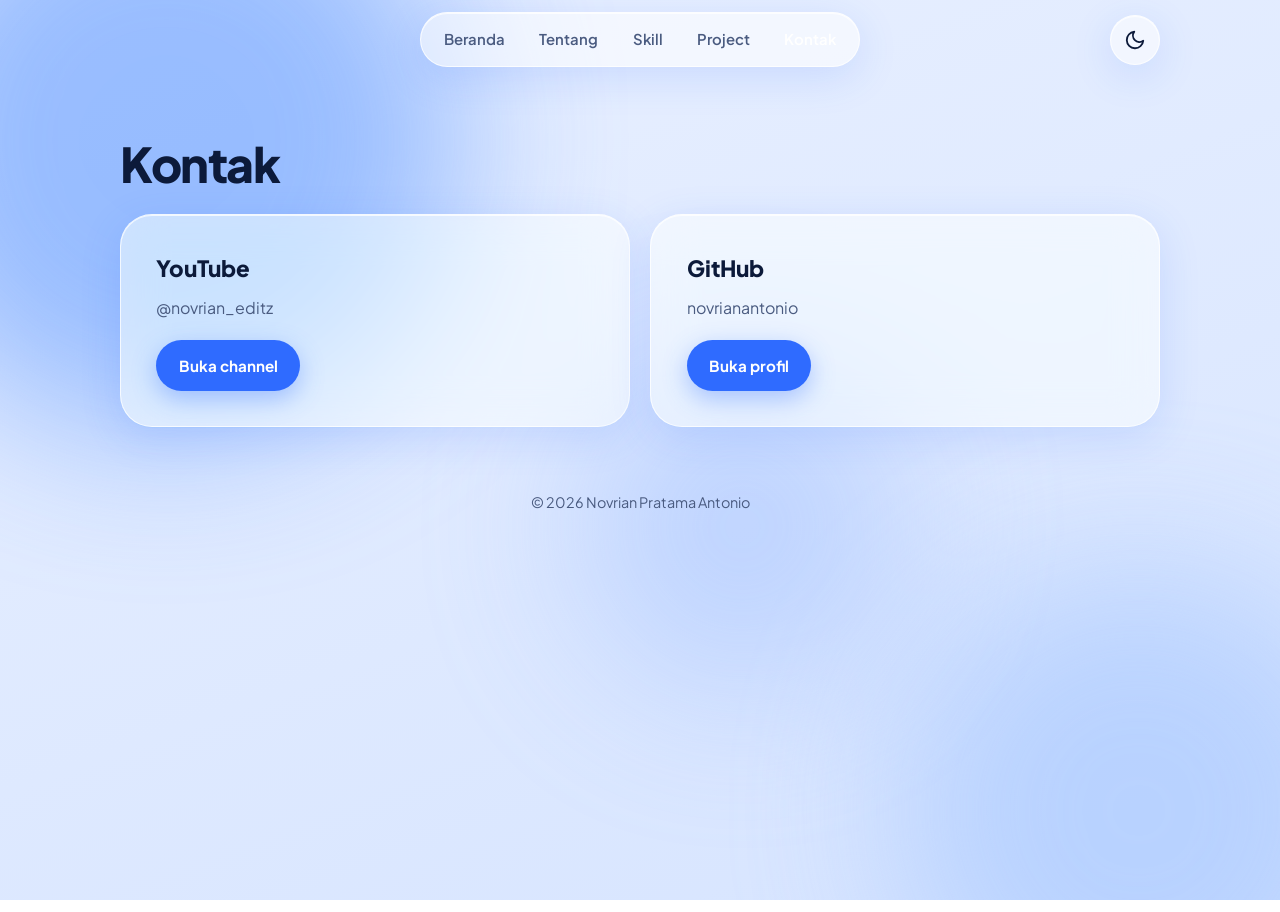
==== kontak.html @ 712c017e "first" ====
<!DOCTYPE html>
<html lang="id">
<head>
<meta charset="utf-8">
<meta name="viewport" content="width=device-width, initial-scale=1, viewport-fit=cover">
<title>Kontak | Novrian</title>
<meta name="description" content="Portofolio Novrian, mahasiswa Ilmu Komputer USU yang lagi belajar cyber security dan networking.">
<script>(function(){var r=document.documentElement,t;try{t=localStorage.getItem("tema")}catch(e){}if(!t)t=matchMedia("(prefers-color-scheme: dark)").matches?"dark":"light";r.dataset.theme=t;if(!("onpagereveal" in window))r.classList.add("fb")})()</script>
<link rel="preconnect" href="https://fonts.googleapis.com">
<link rel="preconnect" href="https://fonts.gstatic.com" crossorigin>
<link href="https://fonts.googleapis.com/css2?family=Plus+Jakarta+Sans:wght@400;500;600;700;800&display=swap" rel="stylesheet">
<link rel="stylesheet" href="style.css">
</head>
<body>
<div class="orbs" aria-hidden="true"><i></i><i></i><i></i></div>
<div class="wrap">
<div class="top">
<nav class="bar glass" aria-label="Menu utama"><a href="index.html"><span>Beranda</span></a><a href="tentang.html"><span>Tentang</span></a><a href="skill.html"><span>Skill</span></a><a href="project.html"><span>Project</span></a><a href="kontak.html" aria-current="page"><span class="pill"></span><span>Kontak</span></a></nav>
<button class="mode glass press" type="button" aria-label="Ganti tema"><svg class="i-moon" viewBox="0 0 24 24" aria-hidden="true"><path d="M21 12.8A9 9 0 1 1 11.2 3a7 7 0 0 0 9.8 9.8z"/></svg><svg class="i-sun" viewBox="0 0 24 24" aria-hidden="true"><circle cx="12" cy="12" r="4"/><path d="M12 2v2M12 20v2M4.9 4.9l1.4 1.4M17.7 17.7l1.4 1.4M2 12h2M20 12h2M4.9 19.1l1.4-1.4M17.7 6.3l1.4-1.4"/></svg></button>
</div>
<main class="page">
<h1 class="t">Kontak</h1>
<div class="contacts">
<div class="cc glass"><h3>YouTube</h3><p>@novrian_editz</p><a class="btn press" href="https://www.youtube.com/@novrian_editz" target="_blank" rel="noopener">Buka channel</a></div>
<div class="cc glass"><h3>GitHub</h3><p>novrianantonio</p><a class="btn press" href="https://github.com/novrianantonio" target="_blank" rel="noopener">Buka profil</a></div>
</div>
</main>
<footer>© 2026 Novrian Pratama Antonio</footer>
</div>
<script src="app.js"></script>
</body>
</html>
---- style.css ----
:root{color-scheme:light;
  --bg:#e9f0ff;--bg2:#d6e4ff;--text:#0c1a3a;--muted:#4a5b80;
  --accent:#2f6bff;--on-accent:#fff;
  --glass:rgba(255,255,255,.55);--glass-b:rgba(255,255,255,.75);--shadow:0 10px 40px rgba(47,107,255,.15);
  --orb1:#6ea2ff;--orb2:#a8c8ff;--orb3:#8fb4ff;--orbo:.65}
:root[data-theme="dark"]{color-scheme:dark;
  --bg:#030816;--bg2:#071230;--text:#e8eefc;--muted:#9db0d8;
  --accent:#5f9bff;--on-accent:#041029;
  --glass:rgba(14,26,60,.55);--glass-b:rgba(140,175,255,.16);--shadow:0 10px 40px rgba(0,0,0,.55);
  --orb1:#17359b;--orb2:#0a1f6b;--orb3:#1f4fd0;--orbo:.34}
*{box-sizing:border-box;margin:0}
html{scroll-padding-top:90px}
body{font-family:"Plus Jakarta Sans",system-ui,-apple-system,"Segoe UI",Roboto,sans-serif;color:var(--text);
  background:linear-gradient(160deg,var(--bg),var(--bg2)) fixed;min-height:100vh;line-height:1.65;overflow-x:hidden;
  padding:env(safe-area-inset-top,0) 0 env(safe-area-inset-bottom,0)}
a{color:inherit;text-decoration:none}
:focus-visible{outline:3px solid var(--accent);outline-offset:3px;border-radius:14px}
.wrap{width:min(1040px,100% - 2.5rem);margin-inline:auto}

.orbs{position:fixed;inset:0;z-index:-1;overflow:hidden;pointer-events:none}
.orbs i{position:absolute;border-radius:50%;filter:blur(80px);opacity:var(--orbo);animation:drift 22s ease-in-out infinite alternate}
.orbs i:nth-child(1){width:46vmax;height:46vmax;background:var(--orb1);top:-12vmax;left:-10vmax}
.orbs i:nth-child(2){width:38vmax;height:38vmax;background:var(--orb2);bottom:-12vmax;right:-8vmax;animation-duration:28s}
.orbs i:nth-child(3){width:26vmax;height:26vmax;background:var(--orb3);top:40%;left:45%;animation-duration:34s;opacity:calc(var(--orbo) * .6)}
@keyframes drift{to{transform:translate(8vmax,6vmax) scale(1.15)}}

/* kaca + cahaya putih yang mengikuti kursor/sentuhan */
.glass{position:relative;border-radius:32px;background:var(--glass);border:1px solid var(--glass-b);
  backdrop-filter:blur(22px) saturate(1.5);-webkit-backdrop-filter:blur(22px) saturate(1.5);
  box-shadow:var(--shadow),inset 0 1px 0 var(--glass-b)}
.glass>*{position:relative;z-index:1}
.glass::before,.glass::after{content:"";position:absolute;inset:0;border-radius:inherit;pointer-events:none;opacity:0;transition:opacity .5s ease;z-index:0}
.glass::before{background:radial-gradient(280px circle at var(--mx,50%) var(--my,50%),rgba(255,255,255,.34),rgba(255,255,255,.08) 45%,transparent 70%)}
.glass::after{padding:1.5px;background:radial-gradient(200px circle at var(--mx,50%) var(--my,50%),rgba(255,255,255,.95),transparent 65%);
  -webkit-mask:linear-gradient(#000 0 0) content-box,linear-gradient(#000 0 0);-webkit-mask-composite:xor;mask-composite:exclude}
.glass.lit::before,.glass.lit::after{opacity:1}

.press{transition:transform .5s cubic-bezier(.34,1.7,.5,1)}
.press:hover{transform:translateY(-3px)}
.press:active{transform:scale(.95,.93);transition-duration:.12s}

/* navigasi: pill menu + tombol tema terpisah */
.top{position:sticky;top:calc(env(safe-area-inset-top,0px) + 12px);z-index:10;margin-top:12px;
  display:grid;grid-template-columns:1fr auto 1fr;align-items:center;gap:.7rem;view-transition-name:top}
.bar{grid-column:2;display:flex;gap:.15rem;padding:.4rem;border-radius:999px;overflow-x:auto;scrollbar-width:none}
.bar::-webkit-scrollbar{display:none}
.bar a{position:relative;padding:.5rem 1rem;border-radius:999px;font-size:.93rem;font-weight:600;color:var(--muted);white-space:nowrap;transition:color .3s,background-color .3s}
.bar a:hover{color:var(--text);background:var(--glass-b)}
.bar a[aria-current]{color:var(--on-accent);background:none}
.bar a>span{position:relative;z-index:1}
.pill{position:absolute;inset:0;z-index:0!important;border-radius:999px;background:var(--accent);box-shadow:0 6px 18px rgba(47,107,255,.4);view-transition-name:pill}
.mode{grid-column:3;justify-self:end;width:50px;height:50px;border-radius:50%;border:1px solid var(--glass-b);display:grid;place-items:center;cursor:pointer;color:var(--text);font:inherit}
.mode svg{width:22px;height:22px;fill:none;stroke:currentColor;stroke-width:2;stroke-linecap:round;stroke-linejoin:round}
.i-sun{display:none}
[data-theme="dark"] .i-sun{display:block}[data-theme="dark"] .i-moon{display:none}
@media(max-width:700px){.top{grid-template-columns:minmax(0,1fr) auto}.bar{grid-column:1}.mode{grid-column:2}}

.page{padding:clamp(2rem,6vw,4.5rem) 0 2rem;transition:opacity .3s ease,transform .3s ease,filter .3s ease}
h1{font-size:clamp(2.2rem,6.5vw,4.4rem);line-height:1.05;font-weight:800;letter-spacing:-.03em}
h1.t{font-size:clamp(1.9rem,5vw,3rem);margin-bottom:1.5rem}
h2{font-size:1.05rem;font-weight:700;color:var(--muted);margin-bottom:.8rem}
.tag{margin-top:1rem;font-size:clamp(1rem,2.2vw,1.25rem);color:var(--muted);max-width:34ch}
.cta{display:flex;flex-wrap:wrap;gap:.7rem;margin-top:1.6rem}
.btn{display:inline-block;padding:.8rem 1.4rem;border-radius:999px;font-weight:700;font-size:.95rem;background:var(--accent);color:var(--on-accent);box-shadow:0 8px 24px rgba(47,107,255,.35)}
.btn.alt{background:var(--glass-b);color:var(--text);box-shadow:none;border:1px solid var(--glass-b)}

.hero-card{display:grid;grid-template-columns:auto 1fr;gap:clamp(1.5rem,4vw,3rem);align-items:center;padding:clamp(1.5rem,4vw,3.2rem)}
.avatar{width:clamp(110px,18vw,190px);aspect-ratio:1;border-radius:36%;position:relative;overflow:hidden;display:grid;place-items:center;
  background:linear-gradient(135deg,#7ab0ff,var(--accent));font-weight:800;font-size:clamp(2rem,6vw,3.6rem);color:var(--on-accent);box-shadow:0 12px 36px rgba(47,107,255,.35)}
.avatar img{position:absolute;inset:0;width:100%;height:100%;object-fit:cover}
@media(max-width:700px){.hero-card{grid-template-columns:1fr}}
.tiles{display:grid;grid-template-columns:repeat(auto-fit,minmax(210px,1fr));gap:1rem;margin-top:1.2rem}
.tile{padding:1.4rem 1.5rem;display:block}
.tile b{display:block;font-size:1.1rem;font-weight:800}
.tile span{color:var(--muted);font-size:.93rem}

.about{padding:clamp(1.5rem,4vw,2.6rem);font-size:1.08rem;max-width:72ch}
.about p+p{margin-top:1rem}
.facts{margin-top:1.2rem;padding:clamp(1.3rem,3vw,2rem);display:grid;grid-template-columns:auto 1fr;gap:.5rem 1.5rem;max-width:72ch}
.facts dt{color:var(--muted)}.facts dd{font-weight:600}

.group{margin-bottom:1.8rem}
.chips{display:flex;flex-wrap:wrap;gap:.7rem}
.chip{display:flex;align-items:center;gap:.7rem;padding:.65rem 1.1rem;border-radius:999px;font-weight:500}
.lv{display:flex;gap:3px}
.lv s{width:7px;height:7px;border-radius:50%;background:var(--muted);opacity:.3}
.lv s.on{background:var(--accent);opacity:1}
.lbl{font-size:.82rem;color:var(--muted)}

.projects{display:grid;grid-template-columns:repeat(auto-fit,minmax(min(100%,420px),1fr));gap:1.3rem}
.proj{padding:clamp(1.4rem,3vw,2.2rem);display:flex;flex-direction:column;gap:.9rem}
.proj h3{font-size:1.35rem;line-height:1.25;font-weight:800}
.badge{align-self:flex-start;padding:.35rem .9rem;border-radius:999px;font-size:.85rem;font-weight:700;background:var(--accent);color:var(--on-accent)}
.proj dl{display:grid;grid-template-columns:auto 1fr;gap:.45rem 1rem;font-size:.97rem}
.proj dt{color:var(--muted)}.proj dd{font-weight:500}
.proj .btn{align-self:flex-start;margin-top:auto}

.contacts{display:grid;grid-template-columns:repeat(auto-fit,minmax(min(100%,300px),1fr));gap:1.3rem}
.cc{padding:clamp(1.5rem,3vw,2.2rem);display:flex;flex-direction:column;gap:.5rem;align-items:flex-start}
.cc h3{font-size:1.4rem;font-weight:800}.cc p{color:var(--muted);margin-bottom:.7rem}
footer{padding:2rem 0 3rem;text-align:center;color:var(--muted);font-size:.9rem}

/* transisi antar halaman (browser baru: View Transitions) */
@view-transition{navigation:auto}
@keyframes out{to{opacity:0;transform:translateY(-14px) scale(.985);filter:blur(6px)}}
@keyframes in{from{opacity:0;transform:translateY(28px) scale(.985);filter:blur(8px)}}
@keyframes fade-in{from{opacity:0}}
@keyframes fade-out{to{opacity:0}}
::view-transition-group(root){background:var(--bg)}
::view-transition-old(root),::view-transition-new(root){mix-blend-mode:normal}
::view-transition-old(root){animation:out .32s cubic-bezier(.4,0,.2,1) both}
::view-transition-new(root){animation:in .65s cubic-bezier(.22,1,.36,1) .06s both}
::view-transition-group(pill){animation-duration:.6s;animation-timing-function:cubic-bezier(.34,1.35,.5,1)}
::view-transition-group(top){animation:none}
html.theming::view-transition-old(root){animation:fade-out .45s ease both}
html.theming::view-transition-new(root){animation:fade-in .45s ease both}
/* cadangan untuk browser tanpa View Transitions */
html.fb .page,html.fb footer{animation:in .6s cubic-bezier(.22,1,.36,1) both}
body.leaving .page{opacity:0;transform:translateY(-12px) scale(.985);filter:blur(6px)}
@media(prefers-reduced-motion:reduce){
  *,::before,::after{animation:none!important;transition:none!important}
  ::view-transition-group(*),::view-transition-old(*),::view-transition-new(*){animation:none!important}}
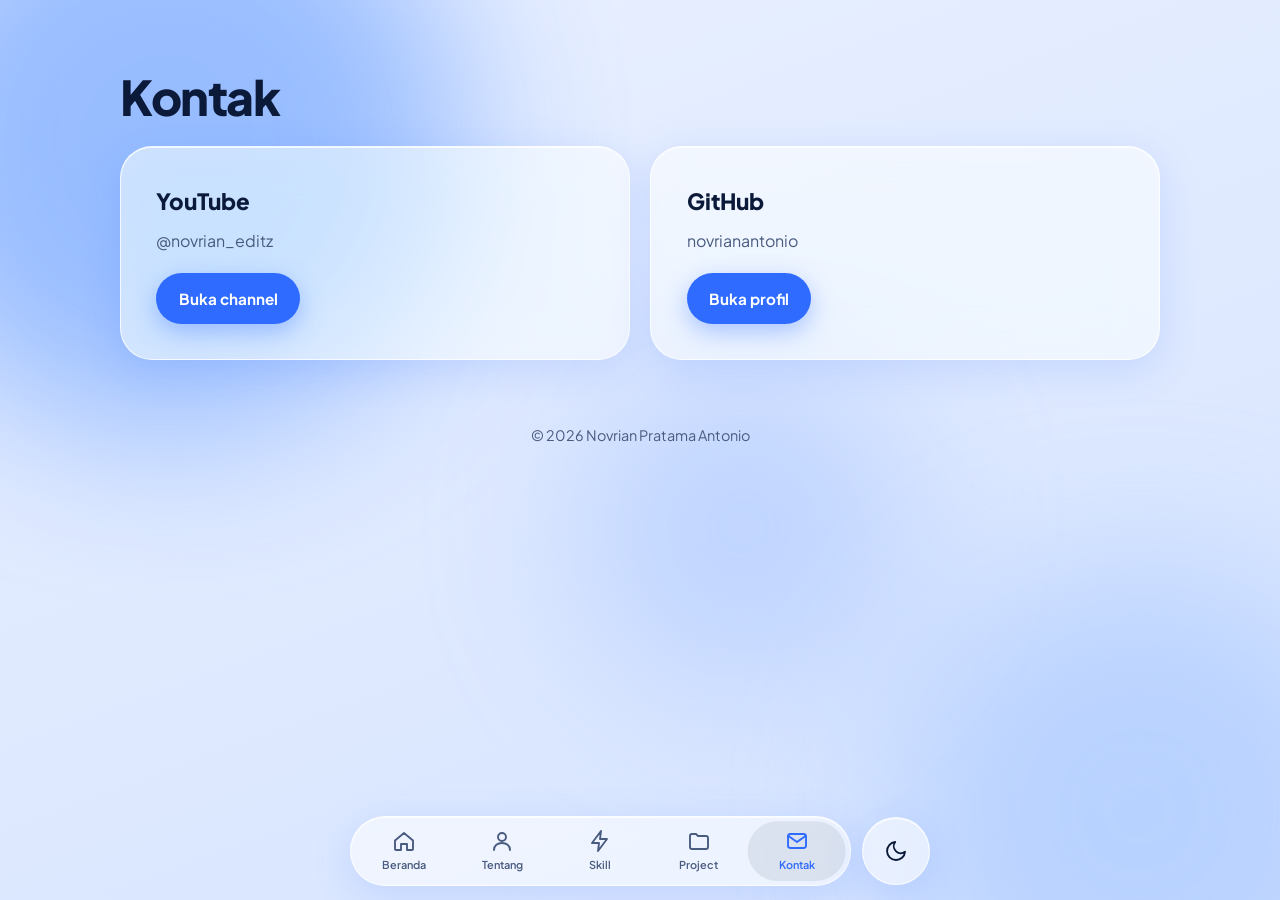
==== commit 52a8d2ee: "kelima" ====
--- a/kontak.html
+++ b/kontak.html
@@ -5,19 +5,16 @@
 <meta name="viewport" content="width=device-width, initial-scale=1, viewport-fit=cover">
 <title>Kontak | Novrian</title>
 <meta name="description" content="Portofolio Novrian, mahasiswa Ilmu Komputer USU yang lagi belajar cyber security dan networking.">
-<script>(function(){var r=document.documentElement,t;try{t=localStorage.getItem("tema")}catch(e){}if(!t)t=matchMedia("(prefers-color-scheme: dark)").matches?"dark":"light";r.dataset.theme=t;if(!("onpagereveal" in window))r.classList.add("fb")})()</script>
+<script>(function(){var r=document.documentElement,t;try{t=localStorage.getItem("tema")}catch(e){}if(!t)t=matchMedia("(prefers-color-scheme: dark)").matches?"dark":"light";r.dataset.theme=t;if(!("onpagereveal" in window))r.classList.add("fb");try{if(!sessionStorage.getItem("boot")&&!matchMedia("(prefers-reduced-motion: reduce)").matches){r.classList.add("booting");sessionStorage.setItem("boot","1")}}catch(e){}})()</script>
 <link rel="preconnect" href="https://fonts.googleapis.com">
 <link rel="preconnect" href="https://fonts.gstatic.com" crossorigin>
-<link href="https://fonts.googleapis.com/css2?family=Plus+Jakarta+Sans:wght@400;500;600;700;800&display=swap" rel="stylesheet">
+<link href="https://fonts.googleapis.com/css2?family=Dancing+Script:wght@700&family=Plus+Jakarta+Sans:wght@400;500;600;700;800&display=swap" rel="stylesheet">
 <link rel="stylesheet" href="style.css">
 </head>
 <body>
+<div id="boot"><div class="b-glow"></div><div class="b-hello"><span id="hw"></span></div><div class="b-logo"><div class="b-wrap"><div class="b-name"></div><div class="b-bar"><i></i></div><div class="b-sub">menyiapkan portofolio</div></div></div><button class="b-skip" type="button">Lewati</button></div>
 <div class="orbs" aria-hidden="true"><i></i><i></i><i></i></div>
 <div class="wrap">
-<div class="top">
-<nav class="bar glass" aria-label="Menu utama"><a href="index.html"><span>Beranda</span></a><a href="tentang.html"><span>Tentang</span></a><a href="skill.html"><span>Skill</span></a><a href="project.html"><span>Project</span></a><a href="kontak.html" aria-current="page"><span class="pill"></span><span>Kontak</span></a></nav>
-<button class="mode glass press" type="button" aria-label="Ganti tema"><svg class="i-moon" viewBox="0 0 24 24" aria-hidden="true"><path d="M21 12.8A9 9 0 1 1 11.2 3a7 7 0 0 0 9.8 9.8z"/></svg><svg class="i-sun" viewBox="0 0 24 24" aria-hidden="true"><circle cx="12" cy="12" r="4"/><path d="M12 2v2M12 20v2M4.9 4.9l1.4 1.4M17.7 17.7l1.4 1.4M2 12h2M20 12h2M4.9 19.1l1.4-1.4M17.7 6.3l1.4-1.4"/></svg></button>
-</div>
 <main class="page">
 <h1 class="t">Kontak</h1>
 <div class="contacts">
@@ -27,6 +24,10 @@
 </main>
 <footer>© 2026 Novrian Pratama Antonio</footer>
 </div>
+<div class="dock">
+<nav class="bar glass" aria-label="Menu utama" data-i="4" style="--i:4"><span class="ind" aria-hidden="true"></span><a href="index.html"><svg viewBox="0 0 24 24" aria-hidden="true"><path d="M3 11.5 12 4l9 7.5V20a1 1 0 0 1-1 1h-5v-6H9v6H4a1 1 0 0 1-1-1z"/></svg><span>Beranda</span></a><a href="tentang.html"><svg viewBox="0 0 24 24" aria-hidden="true"><circle cx="12" cy="8" r="4"/><path d="M4 21c0-4.4 3.6-7 8-7s8 2.6 8 7"/></svg><span>Tentang</span></a><a href="skill.html"><svg viewBox="0 0 24 24" aria-hidden="true"><path d="M13 2 4 14h7l-1 8 9-12h-7z"/></svg><span>Skill</span></a><a href="project.html"><svg viewBox="0 0 24 24" aria-hidden="true"><path d="M3 7a2 2 0 0 1 2-2h4l2 2h8a2 2 0 0 1 2 2v9a2 2 0 0 1-2 2H5a2 2 0 0 1-2-2z"/></svg><span>Project</span></a><a href="kontak.html" class="on" aria-current="page"><svg viewBox="0 0 24 24" aria-hidden="true"><rect x="3" y="5" width="18" height="14" rx="2.5"/><path d="m3.5 7 8.5 6 8.5-6"/></svg><span>Kontak</span></a></nav>
+<button class="mode glass press" type="button" aria-label="Ganti tema"><svg class="i-moon" viewBox="0 0 24 24" aria-hidden="true"><path d="M21 12.8A9 9 0 1 1 11.2 3a7 7 0 0 0 9.8 9.8z"/></svg><svg class="i-sun" viewBox="0 0 24 24" aria-hidden="true"><circle cx="12" cy="12" r="4"/><path d="M12 2v2M12 20v2M4.9 4.9l1.4 1.4M17.7 17.7l1.4 1.4M2 12h2M20 12h2M4.9 19.1l1.4-1.4M17.7 6.3l1.4-1.4"/></svg></button>
+</div>
 <script src="app.js"></script>
 </body>
 </html>
--- a/style.css
+++ b/style.css
@@ -39,21 +39,23 @@
 .press:hover{transform:translateY(-3px)}
 .press:active{transform:scale(.95,.93);transition-duration:.12s}
 
-/* navigasi: pill menu + tombol tema terpisah */
-.top{position:sticky;top:calc(env(safe-area-inset-top,0px) + 12px);z-index:10;margin-top:12px;
-  display:grid;grid-template-columns:1fr auto 1fr;align-items:center;gap:.7rem;view-transition-name:top}
-.bar{grid-column:2;display:flex;gap:.15rem;padding:.4rem;border-radius:999px;overflow-x:auto;scrollbar-width:none}
-.bar::-webkit-scrollbar{display:none}
-.bar a{position:relative;padding:.5rem 1rem;border-radius:999px;font-size:.93rem;font-weight:600;color:var(--muted);white-space:nowrap;transition:color .3s,background-color .3s}
-.bar a:hover{color:var(--text);background:var(--glass-b)}
-.bar a[aria-current]{color:var(--on-accent);background:none}
-.bar a>span{position:relative;z-index:1}
-.pill{position:absolute;inset:0;z-index:0!important;border-radius:999px;background:var(--accent);box-shadow:0 6px 18px rgba(47,107,255,.4);view-transition-name:pill}
-.mode{grid-column:3;justify-self:end;width:50px;height:50px;border-radius:50%;border:1px solid var(--glass-b);display:grid;place-items:center;cursor:pointer;color:var(--text);font:inherit}
-.mode svg{width:22px;height:22px;fill:none;stroke:currentColor;stroke-width:2;stroke-linecap:round;stroke-linejoin:round}
+/* dock bawah ala tab bar iOS */
+.dock{position:fixed;left:50%;translate:-50% 0;bottom:calc(env(safe-area-inset-bottom,0px) + 14px);width:min(580px,100% - 1.6rem);z-index:20;
+  display:grid;grid-template-columns:1fr 68px;gap:.7rem;align-items:center;view-transition-name:dock}
+.bar{display:grid;grid-template-columns:repeat(5,1fr);padding:4px;border-radius:999px;--ind:rgba(12,26,58,.08)}
+[data-theme="dark"] .bar{--ind:rgba(255,255,255,.13)}
+.bar>.ind{position:absolute;z-index:0;top:4px;bottom:4px;left:4px;width:calc((100% - 8px) / 5);border-radius:999px;background:var(--ind);
+  box-shadow:inset 0 1px 0 rgba(255,255,255,.18);translate:calc(var(--i) * 100%) 0}
+.bar a{display:flex;flex-direction:column;align-items:center;justify-content:center;gap:3px;height:60px;border-radius:999px;font-size:.68rem;font-weight:600;color:var(--muted);transition:color .35s}
+.bar a:hover{color:var(--text)}
+.bar a.on,.bar a.on:hover{color:var(--accent)}
+.bar a svg{width:24px;height:24px;fill:none;stroke:currentColor;stroke-width:1.9;stroke-linecap:round;stroke-linejoin:round;transition:transform .4s cubic-bezier(.34,1.7,.5,1)}
+.bar a:active svg{transform:scale(.82)}
+.mode{width:68px;height:68px;border-radius:50%;border:1px solid var(--glass-b);display:grid;place-items:center;cursor:pointer;color:var(--text);font:inherit;padding:0}
+.mode svg{width:24px;height:24px;fill:none;stroke:currentColor;stroke-width:1.9;stroke-linecap:round;stroke-linejoin:round}
 .i-sun{display:none}
 [data-theme="dark"] .i-sun{display:block}[data-theme="dark"] .i-moon{display:none}
-@media(max-width:700px){.top{grid-template-columns:minmax(0,1fr) auto}.bar{grid-column:1}.mode{grid-column:2}}
+@media(max-width:420px){.bar a{font-size:.62rem}.dock{grid-template-columns:1fr 60px}.mode{width:60px;height:60px}}
 
 .page{padding:clamp(2rem,6vw,4.5rem) 0 2rem;transition:opacity .3s ease,transform .3s ease,filter .3s ease}
 h1{font-size:clamp(2.2rem,6.5vw,4.4rem);line-height:1.05;font-weight:800;letter-spacing:-.03em}
@@ -110,8 +112,9 @@
 ::view-transition-old(root),::view-transition-new(root){mix-blend-mode:normal}
 ::view-transition-old(root){animation:out .32s cubic-bezier(.4,0,.2,1) both}
 ::view-transition-new(root){animation:in .65s cubic-bezier(.22,1,.36,1) .06s both}
-::view-transition-group(pill){animation-duration:.6s;animation-timing-function:cubic-bezier(.34,1.35,.5,1)}
-::view-transition-group(top){animation:none}
+::view-transition-group(dock){animation:none}
+::view-transition-old(dock){display:none}
+::view-transition-new(dock){animation:none}
 html.theming::view-transition-old(root){animation:fade-out .45s ease both}
 html.theming::view-transition-new(root){animation:fade-in .45s ease both}
 /* cadangan untuk browser tanpa View Transitions */
@@ -120,3 +123,45 @@
 @media(prefers-reduced-motion:reduce){
   *,::before,::after{animation:none!important;transition:none!important}
   ::view-transition-group(*),::view-transition-old(*),::view-transition-new(*){animation:none!important}}
+
+footer{padding-bottom:calc(8.5rem + env(safe-area-inset-bottom,0px))}
+body.reveal .page{animation:in .9s cubic-bezier(.22,1,.36,1) both}
+body.reveal .dock{animation:dockin .9s cubic-bezier(.22,1,.36,1) .15s both}
+@keyframes dockin{from{opacity:0;translate:-50% 40px}}
+
+/* layar pembuka ala aktivasi iPhone */
+#boot{display:none;position:fixed;inset:0;z-index:100;background:#02050f;color:#fff;place-items:center;overflow:hidden;cursor:pointer;
+  transition:opacity .8s ease,transform .8s cubic-bezier(.22,1,.36,1),filter .8s ease;animation:bootfail 0s linear 16s forwards}
+html.booting #boot{display:grid}
+html.booting body{overflow:hidden}
+#boot.out{opacity:0;transform:scale(1.12);filter:blur(14px);pointer-events:none}
+@keyframes bootfail{to{visibility:hidden;pointer-events:none}}
+.b-glow{position:absolute;inset:0;background:radial-gradient(60vmax 40vmax at 50% 55%,rgba(47,107,255,.28),transparent 70%);animation:breathe 4s ease-in-out infinite alternate}
+.b-glow::after{content:"";position:absolute;inset:0;background-image:linear-gradient(rgba(95,155,255,.07) 1px,transparent 1px),linear-gradient(90deg,rgba(95,155,255,.07) 1px,transparent 1px);background-size:44px 44px;-webkit-mask:radial-gradient(ellipse at center,#000 10%,transparent 70%);mask:radial-gradient(ellipse at center,#000 10%,transparent 70%)}
+@keyframes breathe{to{opacity:.55;transform:scale(1.08)}}
+.b-hello,.b-logo{position:absolute;inset:0;display:grid;place-items:center;text-align:center;transition:opacity .5s ease}
+.b-logo{opacity:0;visibility:hidden}
+#boot.logo .b-logo{opacity:1;visibility:visible}
+#boot.logo .b-hello{opacity:0}
+#hw{font-family:"Dancing Script","Segoe Script","Brush Script MT",cursive;font-weight:700;font-size:clamp(3.4rem,15vw,7.5rem);line-height:1.3;padding:0 .25em;opacity:0;
+  background:linear-gradient(90deg,#5ac8fa,#5e8bff,#b56cff,#ff6ca8,#ffa65c);-webkit-background-clip:text;background-clip:text;color:transparent;
+  -webkit-mask-image:linear-gradient(90deg,#000 45%,transparent 55%);mask-image:linear-gradient(90deg,#000 45%,transparent 55%);
+  -webkit-mask-size:260% 100%;mask-size:260% 100%;-webkit-mask-repeat:no-repeat;mask-repeat:no-repeat;-webkit-mask-position:100% 0;mask-position:100% 0}
+#hw.w{animation:hw .65s ease both}
+@keyframes hw{0%{opacity:1;-webkit-mask-position:100% 0;mask-position:100% 0}55%{opacity:1;-webkit-mask-position:0 0;mask-position:0 0}85%{opacity:1;-webkit-mask-position:0 0;mask-position:0 0}100%{opacity:0;-webkit-mask-position:0 0;mask-position:0 0;filter:blur(8px)}}
+.b-wrap{display:grid;gap:1.7rem;justify-items:center}
+.b-name{display:flex;justify-content:center;font-weight:800;font-size:clamp(1.5rem,7.2vw,3.6rem);letter-spacing:.14em;text-shadow:0 0 28px rgba(95,155,255,.7)}
+.b-name span{display:inline-block;opacity:0}
+.b-name .us{color:#5f9bff}
+#boot.logo .b-name span{animation:letter .8s cubic-bezier(.22,1,.36,1) var(--d) both}
+#boot.logo .b-name .us{animation:letter .8s cubic-bezier(.22,1,.36,1) var(--d) both,blink 1s steps(1) 1.8s infinite}
+@keyframes letter{from{opacity:0;transform:translateY(22px) scale(.8);filter:blur(14px)}to{opacity:1;transform:none;filter:blur(0)}}
+@keyframes blink{50%{opacity:.15}}
+.b-bar{width:min(240px,60vw);height:4px;border-radius:9px;background:rgba(255,255,255,.14);overflow:hidden}
+.b-bar i{display:block;height:100%;width:0;border-radius:9px;background:linear-gradient(90deg,#5ac8fa,#5f9bff,#b56cff);box-shadow:0 0 14px #5f9bff}
+#boot.logo .b-bar i{animation:fill 2.2s cubic-bezier(.65,0,.35,1) .7s both}
+@keyframes fill{to{width:100%}}
+.b-sub{font:500 .7rem/1 ui-monospace,Menlo,Consolas,monospace;letter-spacing:.3em;text-transform:uppercase;color:rgba(255,255,255,.5);opacity:0}
+#boot.logo .b-sub{animation:fade-in .6s ease 1s both}
+.b-skip{position:absolute;right:max(1rem,env(safe-area-inset-right));bottom:calc(env(safe-area-inset-bottom,0px) + 1.2rem);z-index:2;cursor:pointer;
+  border:1px solid rgba(255,255,255,.2);background:rgba(255,255,255,.08);color:rgba(255,255,255,.8);font:600 .85rem "Plus Jakarta Sans",system-ui,sans-serif;padding:.55rem 1.1rem;border-radius:999px}
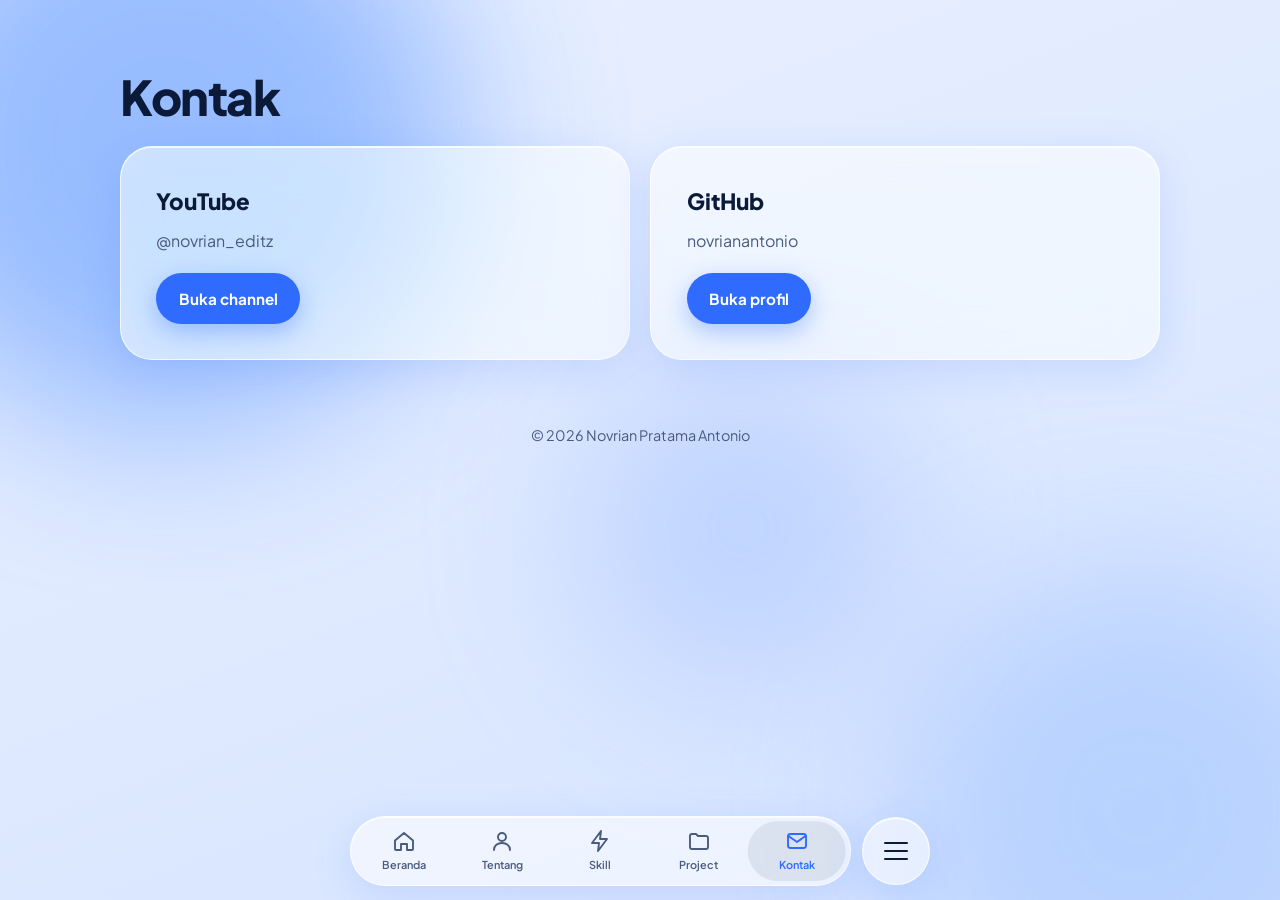
==== commit 7fcc7feb: "keenam" ====
--- a/kontak.html
+++ b/kontak.html
@@ -5,7 +5,7 @@
 <meta name="viewport" content="width=device-width, initial-scale=1, viewport-fit=cover">
 <title>Kontak | Novrian</title>
 <meta name="description" content="Portofolio Novrian, mahasiswa Ilmu Komputer USU yang lagi belajar cyber security dan networking.">
-<script>(function(){var r=document.documentElement,t;try{t=localStorage.getItem("tema")}catch(e){}if(!t)t=matchMedia("(prefers-color-scheme: dark)").matches?"dark":"light";r.dataset.theme=t;if(!("onpagereveal" in window))r.classList.add("fb");try{if(!sessionStorage.getItem("boot")&&!matchMedia("(prefers-reduced-motion: reduce)").matches){r.classList.add("booting");sessionStorage.setItem("boot","1")}}catch(e){}})()</script>
+<script>(function(){var r=document.documentElement,t;try{t=localStorage.getItem("tema")}catch(e){}if(!t)t=matchMedia("(prefers-color-scheme: dark)").matches?"dark":"light";r.dataset.theme=t;var q;try{q=localStorage.getItem("sisi")}catch(e){}q=q==="kreatif"?"kreatif":"teknis";r.dataset.sisi=q;r.dataset.tone=q;if(!("onpagereveal" in window))r.classList.add("fb");try{if(!sessionStorage.getItem("boot")&&!matchMedia("(prefers-reduced-motion: reduce)").matches){r.classList.add("booting");sessionStorage.setItem("boot","1")}}catch(e){}})()</script>
 <link rel="preconnect" href="https://fonts.googleapis.com">
 <link rel="preconnect" href="https://fonts.gstatic.com" crossorigin>
 <link href="https://fonts.googleapis.com/css2?family=Dancing+Script:wght@700&family=Plus+Jakarta+Sans:wght@400;500;600;700;800&display=swap" rel="stylesheet">
@@ -26,7 +26,14 @@
 </div>
 <div class="dock">
 <nav class="bar glass" aria-label="Menu utama" data-i="4" style="--i:4"><span class="ind" aria-hidden="true"></span><a href="index.html"><svg viewBox="0 0 24 24" aria-hidden="true"><path d="M3 11.5 12 4l9 7.5V20a1 1 0 0 1-1 1h-5v-6H9v6H4a1 1 0 0 1-1-1z"/></svg><span>Beranda</span></a><a href="tentang.html"><svg viewBox="0 0 24 24" aria-hidden="true"><circle cx="12" cy="8" r="4"/><path d="M4 21c0-4.4 3.6-7 8-7s8 2.6 8 7"/></svg><span>Tentang</span></a><a href="skill.html"><svg viewBox="0 0 24 24" aria-hidden="true"><path d="M13 2 4 14h7l-1 8 9-12h-7z"/></svg><span>Skill</span></a><a href="project.html"><svg viewBox="0 0 24 24" aria-hidden="true"><path d="M3 7a2 2 0 0 1 2-2h4l2 2h8a2 2 0 0 1 2 2v9a2 2 0 0 1-2 2H5a2 2 0 0 1-2-2z"/></svg><span>Project</span></a><a href="kontak.html" class="on" aria-current="page"><svg viewBox="0 0 24 24" aria-hidden="true"><rect x="3" y="5" width="18" height="14" rx="2.5"/><path d="m3.5 7 8.5 6 8.5-6"/></svg><span>Kontak</span></a></nav>
-<button class="mode glass press" type="button" aria-label="Ganti tema"><svg class="i-moon" viewBox="0 0 24 24" aria-hidden="true"><path d="M21 12.8A9 9 0 1 1 11.2 3a7 7 0 0 0 9.8 9.8z"/></svg><svg class="i-sun" viewBox="0 0 24 24" aria-hidden="true"><circle cx="12" cy="12" r="4"/><path d="M12 2v2M12 20v2M4.9 4.9l1.4 1.4M17.7 17.7l1.4 1.4M2 12h2M20 12h2M4.9 19.1l1.4-1.4M17.7 6.3l1.4-1.4"/></svg></button>
+<button class="mode glass press" id="menubtn" type="button" aria-label="Buka menu" aria-expanded="false" aria-controls="menu"><span class="ham"><i></i><i></i><i></i></span></button>
+<div class="menu glass" id="menu" aria-hidden="true">
+<p class="mlabel">Tampilan</p>
+<button class="trow" id="theme" type="button"><span class="ticon"><svg class="sm" viewBox="0 0 24 24" aria-hidden="true"><mask id="mm" maskUnits="userSpaceOnUse" x="0" y="0" width="24" height="24"><rect width="24" height="24" fill="#fff"/><circle class="mc" cx="24" cy="0" r="8" fill="#000"/></mask><g mask="url(#mm)"><circle class="sc" cx="12" cy="12" r="5" fill="currentColor"/></g><g class="rays" stroke="currentColor" stroke-width="2" stroke-linecap="round"><path d="M12 1.5v2M12 20.5v2M4.6 4.6l1.4 1.4M18 18l1.4 1.4M1.5 12h2M20.5 12h2M4.6 19.4 6 18M18 6l1.4-1.4"/></g></svg></span><span id="tlabel">Mode terang</span><span class="tsw" aria-hidden="true"><i></i></span></button>
+<p class="mlabel">Portofolio</p>
+<div class="seg"><i class="thumb"></i><button type="button" data-sisi="teknis">Teknis</button><button type="button" data-sisi="kreatif">Kreatif</button></div>
+<p class="mnote">Berlaku di halaman Skill dan Project</p>
+</div>
 </div>
 <script src="app.js"></script>
 </body>
--- a/style.css
+++ b/style.css
@@ -115,8 +115,10 @@
 ::view-transition-group(dock){animation:none}
 ::view-transition-old(dock){display:none}
 ::view-transition-new(dock){animation:none}
-html.theming::view-transition-old(root){animation:fade-out .45s ease both}
-html.theming::view-transition-new(root){animation:fade-in .45s ease both}
+html.theming .dock{view-transition-name:none}
+html.theming::view-transition-old(root){animation:none}
+html.theming::view-transition-new(root){animation:reveal .9s cubic-bezier(.4,0,.2,1) both}
+@keyframes reveal{from{clip-path:circle(0 at var(--tx,50%) var(--ty,50%))}to{clip-path:circle(150vmax at var(--tx,50%) var(--ty,50%))}}
 /* cadangan untuk browser tanpa View Transitions */
 html.fb .page,html.fb footer{animation:in .6s cubic-bezier(.22,1,.36,1) both}
 body.leaving .page{opacity:0;transform:translateY(-12px) scale(.985);filter:blur(6px)}
@@ -147,8 +149,8 @@
   background:linear-gradient(90deg,#5ac8fa,#5e8bff,#b56cff,#ff6ca8,#ffa65c);-webkit-background-clip:text;background-clip:text;color:transparent;
   -webkit-mask-image:linear-gradient(90deg,#000 45%,transparent 55%);mask-image:linear-gradient(90deg,#000 45%,transparent 55%);
   -webkit-mask-size:260% 100%;mask-size:260% 100%;-webkit-mask-repeat:no-repeat;mask-repeat:no-repeat;-webkit-mask-position:100% 0;mask-position:100% 0}
-#hw.w{animation:hw .65s ease both}
-@keyframes hw{0%{opacity:1;-webkit-mask-position:100% 0;mask-position:100% 0}55%{opacity:1;-webkit-mask-position:0 0;mask-position:0 0}85%{opacity:1;-webkit-mask-position:0 0;mask-position:0 0}100%{opacity:0;-webkit-mask-position:0 0;mask-position:0 0;filter:blur(8px)}}
+#hw.w{animation:hw .75s ease both}
+@keyframes hw{0%{opacity:0;filter:blur(14px);-webkit-mask-position:100% 0;mask-position:100% 0}8%{opacity:1}50%{filter:blur(0);-webkit-mask-position:0 0;mask-position:0 0}86%{opacity:1;filter:blur(0)}100%{opacity:0;filter:blur(0);-webkit-mask-position:0 0;mask-position:0 0}}
 .b-wrap{display:grid;gap:1.7rem;justify-items:center}
 .b-name{display:flex;justify-content:center;font-weight:800;font-size:clamp(1.5rem,7.2vw,3.6rem);letter-spacing:.14em;text-shadow:0 0 28px rgba(95,155,255,.7)}
 .b-name span{display:inline-block;opacity:0}
@@ -165,3 +167,64 @@
 #boot.logo .b-sub{animation:fade-in .6s ease 1s both}
 .b-skip{position:absolute;right:max(1rem,env(safe-area-inset-right));bottom:calc(env(safe-area-inset-bottom,0px) + 1.2rem);z-index:2;cursor:pointer;
   border:1px solid rgba(255,255,255,.2);background:rgba(255,255,255,.08);color:rgba(255,255,255,.8);font:600 .85rem "Plus Jakarta Sans",system-ui,sans-serif;padding:.55rem 1.1rem;border-radius:999px}
+
+/* menu garis tiga */
+.ham{position:relative;width:24px;height:18px;display:block}
+.ham i{position:absolute;left:0;width:100%;height:2px;border-radius:2px;background:currentColor;transition:transform .55s cubic-bezier(.34,1.5,.5,1),top .35s,opacity .25s}
+.ham i:nth-child(1){top:0}.ham i:nth-child(2){top:8px}.ham i:nth-child(3){top:16px}
+.mode.open .ham i:nth-child(1){top:8px;transform:rotate(45deg)}
+.mode.open .ham i:nth-child(2){opacity:0;transform:scaleX(.2)}
+.mode.open .ham i:nth-child(3){top:8px;transform:rotate(-45deg)}
+.dock>.menu{position:absolute;right:0;bottom:calc(100% + 12px);width:min(310px,100%);padding:1rem;border-radius:28px;display:grid;gap:.55rem;--ind:rgba(12,26,58,.08);
+  opacity:0;visibility:hidden;transform:translateY(14px) scale(.86);transform-origin:bottom right;filter:blur(8px);
+  transition:opacity .3s,transform .55s cubic-bezier(.34,1.45,.5,1),filter .35s,visibility 0s .55s}
+[data-theme="dark"] .dock>.menu{--ind:rgba(255,255,255,.1)}
+.dock>.menu.open{opacity:1;visibility:visible;transform:none;filter:none;transition-delay:0s}
+.mlabel{font-size:.78rem;font-weight:700;color:var(--muted);margin:.3rem 0 0 .5rem}
+.mnote{font-size:.74rem;color:var(--muted);margin:.2rem 0 0 .5rem}
+.trow{display:flex;align-items:center;gap:.8rem;width:100%;border:0;background:var(--ind);color:var(--text);font:600 .95rem "Plus Jakarta Sans",system-ui,sans-serif;padding:.6rem .8rem;border-radius:20px;cursor:pointer}
+.ticon{width:36px;height:36px;display:grid;place-items:center;border-radius:12px;background:var(--accent);color:var(--on-accent)}
+.sm{width:22px;height:22px;overflow:visible;transition:transform .9s cubic-bezier(.34,1.45,.5,1)}
+.sm .sc{transform-origin:12px 12px;transition:transform .7s cubic-bezier(.34,1.3,.5,1)}
+.sm .mc{transition:transform .7s cubic-bezier(.34,1.3,.5,1)}
+.sm .rays{transform-origin:12px 12px;transition:transform .7s cubic-bezier(.34,1.3,.5,1),opacity .4s}
+[data-theme="dark"] .sm{transform:rotate(360deg)}
+[data-theme="dark"] .sm .sc{transform:scale(1.75)}
+[data-theme="dark"] .sm .mc{transform:translate(-7px,7px)}
+[data-theme="dark"] .sm .rays{transform:rotate(-80deg) scale(.4);opacity:0}
+.tsw{margin-left:auto;width:46px;height:28px;border-radius:99px;background:rgba(127,127,127,.38);position:relative;transition:background .4s}
+.tsw i{position:absolute;top:3px;left:3px;width:22px;height:22px;border-radius:50%;background:#fff;box-shadow:0 2px 6px rgba(0,0,0,.25);transition:translate .55s cubic-bezier(.34,1.5,.5,1)}
+[data-theme="dark"] .tsw{background:var(--accent)}[data-theme="dark"] .tsw i{translate:18px 0}
+.seg{position:relative;display:grid;grid-template-columns:1fr 1fr;padding:4px;border-radius:999px;background:var(--ind)}
+.seg button{position:relative;z-index:1;border:0;background:none;font:700 .9rem "Plus Jakarta Sans",system-ui,sans-serif;color:var(--muted);padding:.6rem 0;border-radius:999px;cursor:pointer;transition:color .35s}
+.seg button.on{color:#fff}
+.thumb{position:absolute;z-index:0;top:4px;bottom:4px;left:4px;width:calc(50% - 4px);border-radius:999px;background:linear-gradient(135deg,#3b82ff,#5ac8fa);translate:0 0;transition:translate .6s cubic-bezier(.3,1.35,.5,1)}
+.thumb::after{content:"";position:absolute;inset:0;border-radius:inherit;background:linear-gradient(135deg,#a56bff,#ff6ca8);opacity:0;transition:opacity .5s}
+[data-tone="kreatif"] .thumb{translate:100% 0}[data-tone="kreatif"] .thumb::after{opacity:1}
+
+/* dua sisi: teknis dan kreatif */
+.side{display:none}
+[data-sisi="teknis"] .side[data-s="teknis"],[data-sisi="kreatif"] .side[data-s="kreatif"]{display:block}
+.sh{margin-bottom:1.5rem}
+.sbadge{display:inline-block;font-size:clamp(1.7rem,4.5vw,2.6rem);font-weight:800;letter-spacing:-.02em;line-height:1.15;padding-bottom:.1em;
+  background-image:linear-gradient(90deg,#3b82ff,#5ac8fa);-webkit-background-clip:text;background-clip:text;color:transparent}
+.side[data-s="kreatif"] .sbadge{background-image:linear-gradient(90deg,#a56bff,#ff6ca8)}
+.sh p{color:var(--muted);margin-top:.3rem;max-width:52ch}
+.side .projects{grid-template-columns:minmax(0,680px)}
+.sides{display:grid;grid-template-columns:repeat(auto-fit,minmax(min(100%,300px),1fr));gap:1.2rem;margin-top:1.2rem}
+.sc{display:flex;flex-direction:column;gap:.6rem;padding:clamp(1.5rem,3vw,2.2rem);min-height:240px}
+.sc .ic{width:54px;height:54px;border-radius:18px;display:grid;place-items:center;color:#fff;background:linear-gradient(135deg,#5ac8fa,#2f6bff);box-shadow:0 8px 22px rgba(47,107,255,.35)}
+.sc[data-sisi="kreatif"] .ic{background:linear-gradient(135deg,#a56bff,#ff6ca8);box-shadow:0 8px 22px rgba(190,90,220,.35)}
+.sc .ic svg{width:26px;height:26px;fill:none;stroke:currentColor;stroke-width:1.9;stroke-linecap:round;stroke-linejoin:round}
+.sc b{font-size:1.5rem;font-weight:800;letter-spacing:-.01em;margin-top:.4rem}
+.sc .d{color:var(--muted)}
+.sc .go{margin-top:auto;padding-top:.6rem;font-weight:700;font-style:normal;color:var(--accent)}
+.sc[data-sisi="kreatif"] .go{color:#c56bf0}
+
+/* warna cahaya latar ikut sisi yang dipilih */
+@property --orb1{syntax:"<color>";inherits:true;initial-value:#6ea2ff}
+@property --orb2{syntax:"<color>";inherits:true;initial-value:#a8c8ff}
+@property --orb3{syntax:"<color>";inherits:true;initial-value:#8fb4ff}
+:root{transition:--orb1 1.2s ease,--orb2 1.2s ease,--orb3 1.2s ease}
+:root[data-tone="kreatif"]{--orb1:#c58cff;--orb2:#ff9ed2;--orb3:#ffb48a}
+:root[data-theme="dark"][data-tone="kreatif"]{--orb1:#5b1fa8;--orb2:#8a1f6a;--orb3:#a23d2a}
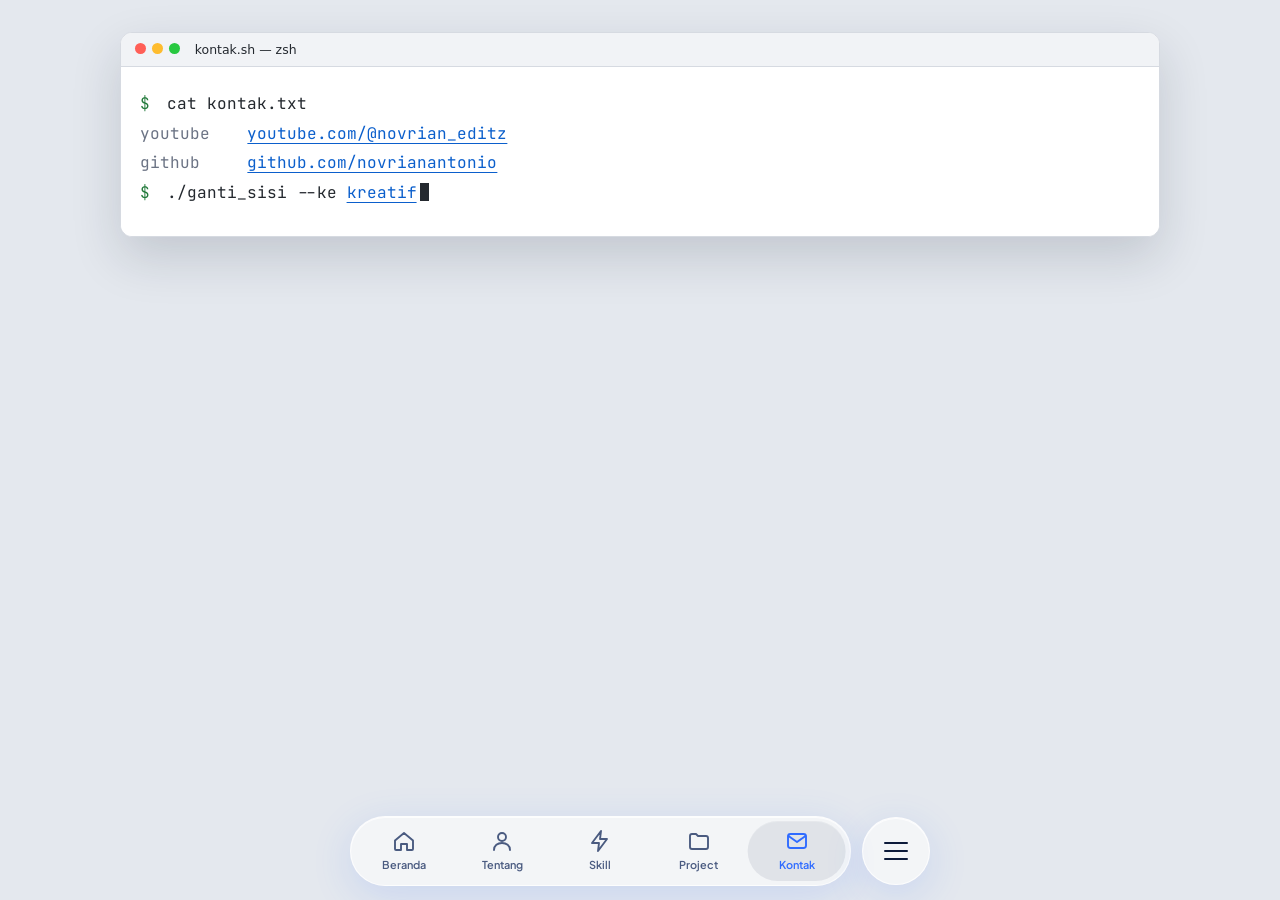
==== commit 7bce94ea: "update tampilan" ====
--- a/kontak.html
+++ b/kontak.html
@@ -8,33 +8,23 @@
 <script>(function(){var r=document.documentElement,t;try{t=localStorage.getItem("tema")}catch(e){}if(!t)t=matchMedia("(prefers-color-scheme: dark)").matches?"dark":"light";r.dataset.theme=t;var q;try{q=localStorage.getItem("sisi")}catch(e){}q=q==="kreatif"?"kreatif":"teknis";r.dataset.sisi=q;r.dataset.tone=q;if(!("onpagereveal" in window))r.classList.add("fb");try{if(!sessionStorage.getItem("boot")&&!matchMedia("(prefers-reduced-motion: reduce)").matches){r.classList.add("booting");sessionStorage.setItem("boot","1")}}catch(e){}})()</script>
 <link rel="preconnect" href="https://fonts.googleapis.com">
 <link rel="preconnect" href="https://fonts.gstatic.com" crossorigin>
-<link href="https://fonts.googleapis.com/css2?family=Dancing+Script:wght@700&family=Plus+Jakarta+Sans:wght@400;500;600;700;800&display=swap" rel="stylesheet">
-<link rel="stylesheet" href="style.css">
+<link href="https://fonts.googleapis.com/css2?family=Caveat:wght@500;700&family=Fredoka:wght@400;500;600&family=JetBrains+Mono:wght@400;500;700&family=Dancing+Script:wght@700&family=Plus+Jakarta+Sans:wght@400;500;600;700;800&display=swap" rel="stylesheet">
+<link rel="stylesheet" href="style.css?v=6">
 </head>
 <body>
 <div id="boot"><div class="b-glow"></div><div class="b-hello"><span id="hw"></span></div><div class="b-logo"><div class="b-wrap"><div class="b-name"></div><div class="b-bar"><i></i></div><div class="b-sub">menyiapkan portofolio</div></div></div><button class="b-skip" type="button">Lewati</button></div>
-<div class="orbs" aria-hidden="true"><i></i><i></i><i></i></div>
-<div class="wrap">
-<main class="page">
-<h1 class="t">Kontak</h1>
-<div class="contacts">
-<div class="cc glass"><h3>YouTube</h3><p>@novrian_editz</p><a class="btn press" href="https://www.youtube.com/@novrian_editz" target="_blank" rel="noopener">Buka channel</a></div>
-<div class="cc glass"><h3>GitHub</h3><p>novrianantonio</p><a class="btn press" href="https://github.com/novrianantonio" target="_blank" rel="noopener">Buka profil</a></div>
-</div>
-</main>
-<footer>© 2026 Novrian Pratama Antonio</footer>
-</div>
+<div class="stage"><main class="page"><div class="skin" data-s="teknis"><div class="t-win"><div class="t-tb"><span class="t-dots"><i></i><i></i><i></i></span><span>kontak.sh — zsh</span></div><div class="t-term big"><div><span class="pr">$</span> cat kontak.txt</div><div class="row"><span class="mu">youtube</span><a href="https://www.youtube.com/@novrian_editz" target="_blank" rel="noopener">youtube.com/@novrian_editz</a></div><div class="row"><span class="mu">github</span><a href="https://github.com/novrianantonio" target="_blank" rel="noopener">github.com/novrianantonio</a></div><div><span class="pr">$</span> ./ganti_sisi --ke <a href="#" data-switch="kreatif">kreatif</a><span class="cur"></span></div></div></div></div><div class="skin" data-s="kreatif"><h1 class="k-h">Kontak</h1><div class="k-cs"><a class="k-cas" style="--c:var(--coral)" href="https://www.youtube.com/@novrian_editz" target="_blank" rel="noopener"><div class="k-lab"><b>YouTube</b><span>@novrian_editz</span></div><div class="k-reels"><i class="k-reel"></i><i class="k-reel"></i></div></a><a class="k-cas" style="--c:var(--sun)" href="https://github.com/novrianantonio" target="_blank" rel="noopener"><div class="k-lab"><b>GitHub</b><span>novrianantonio</span></div><div class="k-reels"><i class="k-reel"></i><i class="k-reel"></i></div></a></div><p class="k-hand big">kirim sinyal ya ~</p><a class="k-link" href="#" data-switch="teknis">atau lihat sisi teknisku →</a></div></main></div>
 <div class="dock">
 <nav class="bar glass" aria-label="Menu utama" data-i="4" style="--i:4"><span class="ind" aria-hidden="true"></span><a href="index.html"><svg viewBox="0 0 24 24" aria-hidden="true"><path d="M3 11.5 12 4l9 7.5V20a1 1 0 0 1-1 1h-5v-6H9v6H4a1 1 0 0 1-1-1z"/></svg><span>Beranda</span></a><a href="tentang.html"><svg viewBox="0 0 24 24" aria-hidden="true"><circle cx="12" cy="8" r="4"/><path d="M4 21c0-4.4 3.6-7 8-7s8 2.6 8 7"/></svg><span>Tentang</span></a><a href="skill.html"><svg viewBox="0 0 24 24" aria-hidden="true"><path d="M13 2 4 14h7l-1 8 9-12h-7z"/></svg><span>Skill</span></a><a href="project.html"><svg viewBox="0 0 24 24" aria-hidden="true"><path d="M3 7a2 2 0 0 1 2-2h4l2 2h8a2 2 0 0 1 2 2v9a2 2 0 0 1-2 2H5a2 2 0 0 1-2-2z"/></svg><span>Project</span></a><a href="kontak.html" class="on" aria-current="page"><svg viewBox="0 0 24 24" aria-hidden="true"><rect x="3" y="5" width="18" height="14" rx="2.5"/><path d="m3.5 7 8.5 6 8.5-6"/></svg><span>Kontak</span></a></nav>
 <button class="mode glass press" id="menubtn" type="button" aria-label="Buka menu" aria-expanded="false" aria-controls="menu"><span class="ham"><i></i><i></i><i></i></span></button>
-<div class="menu glass" id="menu" aria-hidden="true">
+<div class="menu glass" id="menu" aria-hidden="true"><div class="mi">
 <p class="mlabel">Tampilan</p>
-<button class="trow" id="theme" type="button"><span class="ticon"><svg class="sm" viewBox="0 0 24 24" aria-hidden="true"><mask id="mm" maskUnits="userSpaceOnUse" x="0" y="0" width="24" height="24"><rect width="24" height="24" fill="#fff"/><circle class="mc" cx="24" cy="0" r="8" fill="#000"/></mask><g mask="url(#mm)"><circle class="sc" cx="12" cy="12" r="5" fill="currentColor"/></g><g class="rays" stroke="currentColor" stroke-width="2" stroke-linecap="round"><path d="M12 1.5v2M12 20.5v2M4.6 4.6l1.4 1.4M18 18l1.4 1.4M1.5 12h2M20.5 12h2M4.6 19.4 6 18M18 6l1.4-1.4"/></g></svg></span><span id="tlabel">Mode terang</span><span class="tsw" aria-hidden="true"><i></i></span></button>
+<button class="trow" id="theme" type="button"><span class="ticon"><svg class="sm" viewBox="0 0 24 24" aria-hidden="true"><mask id="mm" maskUnits="userSpaceOnUse" x="0" y="0" width="24" height="24"><rect width="24" height="24" fill="#fff"/><circle class="mc" cx="24" cy="0" r="8" fill="#000"/></mask><g mask="url(#mm)"><circle class="sc" cx="12" cy="12" r="5" fill="currentColor"/></g><g class="rays" stroke="currentColor" stroke-width="2" stroke-linecap="round"><path d="M12 1.5v2M12 20.5v2M4.6 4.6l1.4 1.4M18 18l1.4 1.4M1.5 12h2M20.5 12h2M4.6 19.4 6 18M18 6l1.4-1.4"/></g></svg></span><span id="tlabel">Mode gelap</span></button>
 <p class="mlabel">Portofolio</p>
-<div class="seg"><i class="thumb"></i><button type="button" data-sisi="teknis">Teknis</button><button type="button" data-sisi="kreatif">Kreatif</button></div>
-<p class="mnote">Berlaku di halaman Skill dan Project</p>
+<div class="seg"><i class="thumb"></i><button type="button" data-sisi="teknis"><svg viewBox="0 0 24 24" aria-hidden="true"><path d="m5 7 5 5-5 5M12 18h7"/></svg><span>Teknis</span></button><button type="button" data-sisi="kreatif"><svg viewBox="0 0 24 24" aria-hidden="true"><path d="M12 3l1.8 5.2L19 10l-5.2 1.8L12 17l-1.8-5.2L5 10l5.2-1.8z"/></svg><span>Kreatif</span></button></div>
+<p class="mnote">Mengubah tampilan seluruh web</p>
+</div></div>
 </div>
-</div>
-<script src="app.js"></script>
+<script src="app.js?v=6"></script>
 </body>
 </html>
--- a/style.css
+++ b/style.css
@@ -17,12 +17,6 @@
 :focus-visible{outline:3px solid var(--accent);outline-offset:3px;border-radius:14px}
 .wrap{width:min(1040px,100% - 2.5rem);margin-inline:auto}
 
-.orbs{position:fixed;inset:0;z-index:-1;overflow:hidden;pointer-events:none}
-.orbs i{position:absolute;border-radius:50%;filter:blur(80px);opacity:var(--orbo);animation:drift 22s ease-in-out infinite alternate}
-.orbs i:nth-child(1){width:46vmax;height:46vmax;background:var(--orb1);top:-12vmax;left:-10vmax}
-.orbs i:nth-child(2){width:38vmax;height:38vmax;background:var(--orb2);bottom:-12vmax;right:-8vmax;animation-duration:28s}
-.orbs i:nth-child(3){width:26vmax;height:26vmax;background:var(--orb3);top:40%;left:45%;animation-duration:34s;opacity:calc(var(--orbo) * .6)}
-@keyframes drift{to{transform:translate(8vmax,6vmax) scale(1.15)}}
 
 /* kaca + cahaya putih yang mengikuti kursor/sentuhan */
 .glass{position:relative;border-radius:32px;background:var(--glass);border:1px solid var(--glass-b);
@@ -30,8 +24,8 @@
   box-shadow:var(--shadow),inset 0 1px 0 var(--glass-b)}
 .glass>*{position:relative;z-index:1}
 .glass::before,.glass::after{content:"";position:absolute;inset:0;border-radius:inherit;pointer-events:none;opacity:0;transition:opacity .5s ease;z-index:0}
-.glass::before{background:radial-gradient(280px circle at var(--mx,50%) var(--my,50%),rgba(255,255,255,.34),rgba(255,255,255,.08) 45%,transparent 70%)}
-.glass::after{padding:1.5px;background:radial-gradient(200px circle at var(--mx,50%) var(--my,50%),rgba(255,255,255,.95),transparent 65%);
+.glass::before{background:radial-gradient(140px circle at var(--mx,50%) var(--my,50%),rgba(255,255,255,.34),rgba(255,255,255,.08) 45%,transparent 70%)}
+.glass::after{padding:1.5px;background:radial-gradient(100px circle at var(--mx,50%) var(--my,50%),rgba(255,255,255,.95),transparent 65%);
   -webkit-mask:linear-gradient(#000 0 0) content-box,linear-gradient(#000 0 0);-webkit-mask-composite:xor;mask-composite:exclude}
 .glass.lit::before,.glass.lit::after{opacity:1}
 
@@ -56,51 +50,6 @@
 .i-sun{display:none}
 [data-theme="dark"] .i-sun{display:block}[data-theme="dark"] .i-moon{display:none}
 @media(max-width:420px){.bar a{font-size:.62rem}.dock{grid-template-columns:1fr 60px}.mode{width:60px;height:60px}}
-
-.page{padding:clamp(2rem,6vw,4.5rem) 0 2rem;transition:opacity .3s ease,transform .3s ease,filter .3s ease}
-h1{font-size:clamp(2.2rem,6.5vw,4.4rem);line-height:1.05;font-weight:800;letter-spacing:-.03em}
-h1.t{font-size:clamp(1.9rem,5vw,3rem);margin-bottom:1.5rem}
-h2{font-size:1.05rem;font-weight:700;color:var(--muted);margin-bottom:.8rem}
-.tag{margin-top:1rem;font-size:clamp(1rem,2.2vw,1.25rem);color:var(--muted);max-width:34ch}
-.cta{display:flex;flex-wrap:wrap;gap:.7rem;margin-top:1.6rem}
-.btn{display:inline-block;padding:.8rem 1.4rem;border-radius:999px;font-weight:700;font-size:.95rem;background:var(--accent);color:var(--on-accent);box-shadow:0 8px 24px rgba(47,107,255,.35)}
-.btn.alt{background:var(--glass-b);color:var(--text);box-shadow:none;border:1px solid var(--glass-b)}
-
-.hero-card{display:grid;grid-template-columns:auto 1fr;gap:clamp(1.5rem,4vw,3rem);align-items:center;padding:clamp(1.5rem,4vw,3.2rem)}
-.avatar{width:clamp(110px,18vw,190px);aspect-ratio:1;border-radius:36%;position:relative;overflow:hidden;display:grid;place-items:center;
-  background:linear-gradient(135deg,#7ab0ff,var(--accent));font-weight:800;font-size:clamp(2rem,6vw,3.6rem);color:var(--on-accent);box-shadow:0 12px 36px rgba(47,107,255,.35)}
-.avatar img{position:absolute;inset:0;width:100%;height:100%;object-fit:cover}
-@media(max-width:700px){.hero-card{grid-template-columns:1fr}}
-.tiles{display:grid;grid-template-columns:repeat(auto-fit,minmax(210px,1fr));gap:1rem;margin-top:1.2rem}
-.tile{padding:1.4rem 1.5rem;display:block}
-.tile b{display:block;font-size:1.1rem;font-weight:800}
-.tile span{color:var(--muted);font-size:.93rem}
-
-.about{padding:clamp(1.5rem,4vw,2.6rem);font-size:1.08rem;max-width:72ch}
-.about p+p{margin-top:1rem}
-.facts{margin-top:1.2rem;padding:clamp(1.3rem,3vw,2rem);display:grid;grid-template-columns:auto 1fr;gap:.5rem 1.5rem;max-width:72ch}
-.facts dt{color:var(--muted)}.facts dd{font-weight:600}
-
-.group{margin-bottom:1.8rem}
-.chips{display:flex;flex-wrap:wrap;gap:.7rem}
-.chip{display:flex;align-items:center;gap:.7rem;padding:.65rem 1.1rem;border-radius:999px;font-weight:500}
-.lv{display:flex;gap:3px}
-.lv s{width:7px;height:7px;border-radius:50%;background:var(--muted);opacity:.3}
-.lv s.on{background:var(--accent);opacity:1}
-.lbl{font-size:.82rem;color:var(--muted)}
-
-.projects{display:grid;grid-template-columns:repeat(auto-fit,minmax(min(100%,420px),1fr));gap:1.3rem}
-.proj{padding:clamp(1.4rem,3vw,2.2rem);display:flex;flex-direction:column;gap:.9rem}
-.proj h3{font-size:1.35rem;line-height:1.25;font-weight:800}
-.badge{align-self:flex-start;padding:.35rem .9rem;border-radius:999px;font-size:.85rem;font-weight:700;background:var(--accent);color:var(--on-accent)}
-.proj dl{display:grid;grid-template-columns:auto 1fr;gap:.45rem 1rem;font-size:.97rem}
-.proj dt{color:var(--muted)}.proj dd{font-weight:500}
-.proj .btn{align-self:flex-start;margin-top:auto}
-
-.contacts{display:grid;grid-template-columns:repeat(auto-fit,minmax(min(100%,300px),1fr));gap:1.3rem}
-.cc{padding:clamp(1.5rem,3vw,2.2rem);display:flex;flex-direction:column;gap:.5rem;align-items:flex-start}
-.cc h3{font-size:1.4rem;font-weight:800}.cc p{color:var(--muted);margin-bottom:.7rem}
-footer{padding:2rem 0 3rem;text-align:center;color:var(--muted);font-size:.9rem}
 
 /* transisi antar halaman (browser baru: View Transitions) */
 @view-transition{navigation:auto}
@@ -126,7 +75,6 @@
   *,::before,::after{animation:none!important;transition:none!important}
   ::view-transition-group(*),::view-transition-old(*),::view-transition-new(*){animation:none!important}}
 
-footer{padding-bottom:calc(8.5rem + env(safe-area-inset-bottom,0px))}
 body.reveal .page{animation:in .9s cubic-bezier(.22,1,.36,1) both}
 body.reveal .dock{animation:dockin .9s cubic-bezier(.22,1,.36,1) .15s both}
 @keyframes dockin{from{opacity:0;translate:-50% 40px}}
@@ -175,15 +123,24 @@
 .mode.open .ham i:nth-child(1){top:8px;transform:rotate(45deg)}
 .mode.open .ham i:nth-child(2){opacity:0;transform:scaleX(.2)}
 .mode.open .ham i:nth-child(3){top:8px;transform:rotate(-45deg)}
-.dock>.menu{position:absolute;right:0;bottom:calc(100% + 12px);width:min(310px,100%);padding:1rem;border-radius:28px;display:grid;gap:.55rem;--ind:rgba(12,26,58,.08);
-  opacity:0;visibility:hidden;transform:translateY(14px) scale(.86);transform-origin:bottom right;filter:blur(8px);
-  transition:opacity .3s,transform .55s cubic-bezier(.34,1.45,.5,1),filter .35s,visibility 0s .55s}
+.dock{--bs:68px}
+.dock>.menu{position:absolute;z-index:2;right:0;bottom:calc((68px - var(--bs)) / 2);width:var(--bs);height:var(--bs);border-radius:50%;overflow:hidden;--ind:rgba(12,26,58,.08);
+  opacity:0;visibility:hidden;transition:width .6s cubic-bezier(.25,1.1,.4,1),height .6s cubic-bezier(.25,1.1,.4,1),border-radius .6s cubic-bezier(.25,1.1,.4,1),bottom .6s cubic-bezier(.25,1.1,.4,1),opacity .2s .4s,visibility 0s .6s}
 [data-theme="dark"] .dock>.menu{--ind:rgba(255,255,255,.1)}
-.dock>.menu.open{opacity:1;visibility:visible;transform:none;filter:none;transition-delay:0s}
+.dock>.menu.open{opacity:1;visibility:visible;width:min(280px,calc(100vw - 1.6rem));height:var(--mh,260px);bottom:80px;border-radius:30px;
+  transition:width .6s cubic-bezier(.25,1.1,.4,1),height .6s cubic-bezier(.25,1.1,.4,1),border-radius .6s cubic-bezier(.25,1.1,.4,1),bottom .6s cubic-bezier(.25,1.1,.4,1),opacity 0s,visibility 0s}
+.menu>.mi{position:absolute;right:0;bottom:0;width:min(280px,calc(100vw - 1.6rem));display:grid;gap:.5rem;padding:.9rem .85rem .8rem}
+.mi>*{opacity:0;transform:translateY(10px);transition:opacity .18s,transform .18s}
+.menu.open .mi>*{opacity:1;transform:none;transition:opacity .4s ease,transform .6s cubic-bezier(.22,1,.36,1)}
+.menu.open .mi>:nth-child(1){transition-delay:.18s}.menu.open .mi>:nth-child(2){transition-delay:.24s}
+.menu.open .mi>:nth-child(3){transition-delay:.3s}.menu.open .mi>:nth-child(4){transition-delay:.36s}.menu.open .mi>:nth-child(5){transition-delay:.42s}
+.mode{z-index:3;transition:transform .5s cubic-bezier(.34,1.7,.5,1),opacity .2s .35s}
+.mode.open{opacity:0;pointer-events:none;transition:transform .5s cubic-bezier(.34,1.7,.5,1),opacity 0s}
+@media(max-width:420px){.dock{--bs:60px}}
 .mlabel{font-size:.78rem;font-weight:700;color:var(--muted);margin:.3rem 0 0 .5rem}
-.mnote{font-size:.74rem;color:var(--muted);margin:.2rem 0 0 .5rem}
-.trow{display:flex;align-items:center;gap:.8rem;width:100%;border:0;background:var(--ind);color:var(--text);font:600 .95rem "Plus Jakarta Sans",system-ui,sans-serif;padding:.6rem .8rem;border-radius:20px;cursor:pointer}
-.ticon{width:36px;height:36px;display:grid;place-items:center;border-radius:12px;background:var(--accent);color:var(--on-accent)}
+.mnote{font-size:.72rem;line-height:1.35;color:var(--muted);margin:.1rem 0 .2rem .5rem}
+.trow{display:flex;align-items:center;gap:.8rem;width:100%;border:0;background:var(--ind);color:var(--text);font:600 .95rem "Plus Jakarta Sans",system-ui,sans-serif;padding:.5rem .7rem;border-radius:20px;cursor:pointer}
+.ticon{width:32px;height:32px;display:grid;place-items:center;border-radius:12px;background:var(--accent);color:var(--on-accent)}
 .sm{width:22px;height:22px;overflow:visible;transition:transform .9s cubic-bezier(.34,1.45,.5,1)}
 .sm .sc{transform-origin:12px 12px;transition:transform .7s cubic-bezier(.34,1.3,.5,1)}
 .sm .mc{transition:transform .7s cubic-bezier(.34,1.3,.5,1)}
@@ -192,34 +149,14 @@
 [data-theme="dark"] .sm .sc{transform:scale(1.75)}
 [data-theme="dark"] .sm .mc{transform:translate(-7px,7px)}
 [data-theme="dark"] .sm .rays{transform:rotate(-80deg) scale(.4);opacity:0}
-.tsw{margin-left:auto;width:46px;height:28px;border-radius:99px;background:rgba(127,127,127,.38);position:relative;transition:background .4s}
-.tsw i{position:absolute;top:3px;left:3px;width:22px;height:22px;border-radius:50%;background:#fff;box-shadow:0 2px 6px rgba(0,0,0,.25);transition:translate .55s cubic-bezier(.34,1.5,.5,1)}
-[data-theme="dark"] .tsw{background:var(--accent)}[data-theme="dark"] .tsw i{translate:18px 0}
 .seg{position:relative;display:grid;grid-template-columns:1fr 1fr;padding:4px;border-radius:999px;background:var(--ind)}
-.seg button{position:relative;z-index:1;border:0;background:none;font:700 .9rem "Plus Jakarta Sans",system-ui,sans-serif;color:var(--muted);padding:.6rem 0;border-radius:999px;cursor:pointer;transition:color .35s}
+.seg button{position:relative;z-index:1;display:flex;flex-direction:column;align-items:center;justify-content:center;gap:2px;height:46px;border:0;background:none;font:600 .66rem "Plus Jakarta Sans",system-ui,sans-serif;color:var(--muted);border-radius:999px;cursor:pointer;transition:color .35s}
+.seg button svg{width:20px;height:20px;fill:none;stroke:currentColor;stroke-width:1.9;stroke-linecap:round;stroke-linejoin:round;transition:transform .4s cubic-bezier(.34,1.7,.5,1)}
+.seg button:active svg{transform:scale(.82)}
 .seg button.on{color:#fff}
 .thumb{position:absolute;z-index:0;top:4px;bottom:4px;left:4px;width:calc(50% - 4px);border-radius:999px;background:linear-gradient(135deg,#3b82ff,#5ac8fa);translate:0 0;transition:translate .6s cubic-bezier(.3,1.35,.5,1)}
 .thumb::after{content:"";position:absolute;inset:0;border-radius:inherit;background:linear-gradient(135deg,#a56bff,#ff6ca8);opacity:0;transition:opacity .5s}
 [data-tone="kreatif"] .thumb{translate:100% 0}[data-tone="kreatif"] .thumb::after{opacity:1}
-
-/* dua sisi: teknis dan kreatif */
-.side{display:none}
-[data-sisi="teknis"] .side[data-s="teknis"],[data-sisi="kreatif"] .side[data-s="kreatif"]{display:block}
-.sh{margin-bottom:1.5rem}
-.sbadge{display:inline-block;font-size:clamp(1.7rem,4.5vw,2.6rem);font-weight:800;letter-spacing:-.02em;line-height:1.15;padding-bottom:.1em;
-  background-image:linear-gradient(90deg,#3b82ff,#5ac8fa);-webkit-background-clip:text;background-clip:text;color:transparent}
-.side[data-s="kreatif"] .sbadge{background-image:linear-gradient(90deg,#a56bff,#ff6ca8)}
-.sh p{color:var(--muted);margin-top:.3rem;max-width:52ch}
-.side .projects{grid-template-columns:minmax(0,680px)}
-.sides{display:grid;grid-template-columns:repeat(auto-fit,minmax(min(100%,300px),1fr));gap:1.2rem;margin-top:1.2rem}
-.sc{display:flex;flex-direction:column;gap:.6rem;padding:clamp(1.5rem,3vw,2.2rem);min-height:240px}
-.sc .ic{width:54px;height:54px;border-radius:18px;display:grid;place-items:center;color:#fff;background:linear-gradient(135deg,#5ac8fa,#2f6bff);box-shadow:0 8px 22px rgba(47,107,255,.35)}
-.sc[data-sisi="kreatif"] .ic{background:linear-gradient(135deg,#a56bff,#ff6ca8);box-shadow:0 8px 22px rgba(190,90,220,.35)}
-.sc .ic svg{width:26px;height:26px;fill:none;stroke:currentColor;stroke-width:1.9;stroke-linecap:round;stroke-linejoin:round}
-.sc b{font-size:1.5rem;font-weight:800;letter-spacing:-.01em;margin-top:.4rem}
-.sc .d{color:var(--muted)}
-.sc .go{margin-top:auto;padding-top:.6rem;font-weight:700;font-style:normal;color:var(--accent)}
-.sc[data-sisi="kreatif"] .go{color:#c56bf0}
 
 /* warna cahaya latar ikut sisi yang dipilih */
 @property --orb1{syntax:"<color>";inherits:true;initial-value:#6ea2ff}
@@ -228,3 +165,179 @@
 :root{transition:--orb1 1.2s ease,--orb2 1.2s ease,--orb3 1.2s ease}
 :root[data-tone="kreatif"]{--orb1:#c58cff;--orb2:#ff9ed2;--orb3:#ffb48a}
 :root[data-theme="dark"][data-tone="kreatif"]{--orb1:#5b1fa8;--orb2:#8a1f6a;--orb3:#a23d2a}
+
+/* ===== kerangka dua sisi ===== */
+:root{--mono:"JetBrains Mono",ui-monospace,Menlo,Consolas,monospace;--ui:system-ui,-apple-system,"Segoe UI",Roboto,sans-serif;
+  --hand:"Caveat","Segoe Script","Bradley Hand",cursive;--round:"Fredoka","Trebuchet MS","Segoe UI",system-ui,sans-serif}
+.page{transition:opacity .3s ease,transform .3s ease,filter .3s ease}
+.stage{width:min(1040px,100% - 1.6rem);margin:0 auto;padding:clamp(1rem,3vw,2rem) 0 calc(9.5rem + env(safe-area-inset-bottom,0px))}
+.skin{display:none}
+html[data-sisi="teknis"] .skin[data-s="teknis"],html[data-sisi="kreatif"] .skin[data-s="kreatif"]{display:block}
+html[data-sisi="teknis"]{--bgx:#e4e8ee;--win:#fff;--bar:#f1f3f6;--ed:#fff;--ln:#d6dae1;--xg:#d9dce2;--tx:#24292f;--mu:#6b7384;--gut:#9aa1af;--sel:#e6eefb;--kw:#8a3fc4;--st:#237a3b;--nu:#b35c00;--cm:#7a8294;--ky:#0b5fcc;--fn:#8a5a00}
+html[data-sisi="teknis"][data-theme="dark"]{--bgx:#0f1115;--win:#1b1d23;--bar:#23262e;--ed:#1b1d23;--ln:#2e323c;--xg:#2f333c;--tx:#d7dbe3;--mu:#8a92a3;--gut:#5c6475;--sel:#262d3d;--kw:#c678dd;--st:#98c379;--nu:#d19a66;--cm:#6b7385;--ky:#61afef;--fn:#e5c07b}
+html[data-sisi="kreatif"]{--bgx:#fbf0da;--ink:#2a2018;--paper:#fffaf0;--bd:#2a2018;--sh:#2a2018;--kl:rgba(42,32,24,.3);--coral:#ff6a4d;--sun:#ffc43d;--teal:#17a398;--plum:#7a56c0}
+html[data-sisi="kreatif"][data-theme="dark"]{--bgx:#1c1410;--ink:#f6e8d0;--paper:#2a1f19;--bd:#f6e8d0;--sh:#000;--kl:rgba(246,232,208,.28);--coral:#ff7d63;--sun:#ffc94f;--teal:#2bb8ac;--plum:#a98be8}
+html[data-sisi] body{background:var(--bgx)}
+html[data-sisi="teknis"] body{color:var(--tx)}
+html[data-sisi="kreatif"] body{color:var(--ink);font-family:var(--round);font-size:1.05rem}
+@keyframes spin{to{transform:rotate(360deg)}}
+@keyframes blink{50%{opacity:0}}
+html.swapside::view-transition-old(root){animation:sink 1s cubic-bezier(.4,0,.2,1) both}
+html.swapside::view-transition-new(root){animation:reveal 1.1s cubic-bezier(.65,0,.2,1) both}
+@keyframes sink{to{transform:scale(.94);filter:blur(8px);opacity:.55}}
+
+/* ===== sisi teknis: jendela aplikasi ===== */
+.t-win{background:var(--win);border:1px solid var(--ln);border-radius:12px;overflow:hidden;box-shadow:0 20px 50px rgba(20,30,50,.16);color:var(--tx)}
+[data-theme="dark"] .t-win{box-shadow:0 20px 50px rgba(0,0,0,.5)}
+.t-tb{display:flex;align-items:center;gap:.9rem;padding:.55rem .9rem;background:var(--bar);border-bottom:1px solid var(--ln);font:500 .78rem var(--ui)}
+.t-win.w .t-tb{background:#2b579a;color:#fff;border-color:#2b579a}
+.t-win.x .t-tb{background:#217346;color:#fff;border-color:#217346}
+.t-win.a .t-tb{background:#00878d;color:#fff;border-color:#00878d}
+.t-dots i{display:inline-block;width:11px;height:11px;border-radius:50%;margin-right:6px;background:#ff5f57}
+.t-dots i:nth-child(2){background:#febc2e}.t-dots i:nth-child(3){background:#28c840;margin:0}
+.t-ctl{margin-left:auto;display:flex;gap:1.1rem;opacity:.9}
+.t-tabs{display:flex;overflow-x:auto;scrollbar-width:none;background:var(--bar);border-bottom:1px solid var(--ln)}
+.t-tabs::-webkit-scrollbar{display:none}
+.t-tabs a{padding:.55rem 1.1rem;font:500 .78rem var(--mono);color:var(--mu);border-right:1px solid var(--ln);white-space:nowrap;transition:color .2s,background .2s}
+.t-tabs a:hover{color:var(--tx)}
+.t-tabs a.on{background:var(--ed);color:var(--tx);box-shadow:inset 0 2px 0 var(--ky)}
+.t-code{padding:.9rem 0 1.1rem;background:var(--ed);font:400 clamp(.72rem,1.9vw,.92rem)/1.85 var(--mono);overflow-x:auto}
+.ln{display:grid;grid-template-columns:3.1rem 1fr;animation:lnin .4s ease backwards;animation-delay:calc(.25s + var(--i) * .11s)}
+.ln b{font-weight:400;color:var(--gut);text-align:right;padding-right:1rem;user-select:none}
+.ln span{white-space:pre-wrap;word-break:break-word;padding-right:1rem}
+.ln.hl{background:var(--sel)}
+@keyframes lnin{from{opacity:0;transform:translateX(-10px)}}
+.t-win .k{color:var(--kw)}.t-win .s{color:var(--st)}.t-win .m{color:var(--nu)}.t-win .c{color:var(--cm);font-style:italic}.t-win .p{color:var(--ky)}.t-win .f{color:var(--fn)}
+.t-term{background:var(--ed);border-top:1px solid var(--ln);padding:.8rem 1rem 1.1rem;font:400 clamp(.78rem,2vw,.9rem)/1.85 var(--mono)}
+.t-term.big{border:0;padding:1.4rem 1.2rem 1.8rem;font-size:clamp(.82rem,2.2vw,1rem)}
+.t-term h3{font:600 .66rem var(--mono);letter-spacing:.14em;color:var(--mu);margin:0 0 .4rem}
+.t-term .pr{color:var(--st);margin-right:.4rem}
+.t-term .row{display:flex;gap:1.2rem;flex-wrap:wrap}.t-term .mu{color:var(--mu);min-width:5.5rem}
+.t-term a{color:var(--ky);text-decoration:underline;text-underline-offset:4px;text-decoration-thickness:1px}
+.t-term a:hover{background:var(--sel)}
+.cur{display:inline-block;width:.6em;height:1.1em;background:var(--tx);vertical-align:-.2em;margin-left:.2rem;animation:blink 1s steps(1) infinite}
+.t-sb{display:flex;gap:1.3rem;padding:.3rem .9rem;background:#0b5fcc;color:#fff;font:500 .7rem var(--mono)}
+.t-sb span:first-child{margin-right:auto}
+.t-sb.w{background:#2b579a;font-family:var(--ui)}.t-sb.a{background:#00878d}
+/* Word */
+.w-rib,.w-fmt{display:flex;align-items:center;gap:1.1rem;padding:.35rem .9rem;background:#f3f3f3;border-bottom:1px solid #d9d9d9;font:.78rem var(--ui);color:#444;overflow-x:auto;white-space:nowrap}
+.w-rib .on{color:#2b579a;font-weight:600;box-shadow:0 2px 0 #2b579a}
+.w-fmt{gap:.7rem;background:#fafafa}.w-fmt span{border:1px solid #cfcfcf;background:#fff;padding:.1rem .7rem}
+[data-theme="dark"] .w-rib,[data-theme="dark"] .w-fmt{background:#2d2f36;border-color:#3a3d46;color:#c9ccd6}
+[data-theme="dark"] .w-rib .on{color:#8ab4f8;box-shadow:0 2px 0 #8ab4f8}
+[data-theme="dark"] .w-fmt span{background:#23252b;border-color:#3a3d46}
+.w-desk{background:#cfd3da;padding:clamp(.8rem,3vw,1.8rem)}
+[data-theme="dark"] .w-desk{background:#25272c}
+.w-paper{background:#fff;color:#1f2430;max-width:740px;min-height:420px;margin:0 auto;padding:clamp(1.3rem,5vw,3.4rem);font:400 1.04rem/1.65 Calibri,Carlito,"Segoe UI",system-ui,sans-serif;box-shadow:0 2px 12px rgba(0,0,0,.25)}
+[data-theme="dark"] .w-paper{background:#2a2d35;color:#e4e7ee}
+.w-paper h1{font:300 2.1rem/1.2 "Calibri Light",Calibri,Carlito,"Segoe UI",sans-serif;color:#2f5496;margin:0 0 1rem}
+.w-paper h2{font:600 1.15rem Calibri,Carlito,"Segoe UI",sans-serif;color:#2f5496;margin:1.6rem 0 .6rem}
+[data-theme="dark"] .w-paper h1,[data-theme="dark"] .w-paper h2{color:#8ab4f8}
+.w-paper p{text-align:justify;margin:0 0 .9rem}
+.w-pic{float:right;width:96px;aspect-ratio:1;object-fit:cover;margin:0 0 .6rem 1rem;border:1px solid #b9c0cf}
+.cur.wc{width:2px;height:1.15em;background:currentColor;vertical-align:-.2em}
+.w-paper table{border-collapse:collapse;width:100%;font-size:.97rem;clear:both}
+.w-paper td{border:1px solid #b9c0cf;padding:.45rem .7rem}
+.w-paper td:first-child{background:#eef1f7;font-weight:600;width:34%}
+[data-theme="dark"] .w-paper td{border-color:#454a58}[data-theme="dark"] .w-paper td:first-child{background:#323642}
+/* Excel */
+.x-fx{display:flex;align-items:stretch;border-bottom:1px solid var(--ln);background:var(--bar);font:500 .8rem var(--mono)}
+.x-fx b{padding:.35rem .8rem;border-right:1px solid var(--ln);min-width:4.2rem;text-align:center;font-weight:500}
+.x-fx i{padding:.35rem .7rem;color:#217346;font-weight:700}.x-fx span{padding:.35rem .4rem}
+.x-sc{overflow-x:auto;background:var(--ed)}
+.x-g{display:grid;grid-template-columns:2.4rem minmax(150px,1.5fr) minmax(150px,1.3fr) minmax(90px,.8fr) minmax(150px,1.2fr);min-width:580px;font:400 .88rem Calibri,Carlito,"Segoe UI",system-ui,sans-serif}
+.x-g>div{border-right:1px solid var(--xg);border-bottom:1px solid var(--xg);padding:.32rem .65rem;min-height:2.1rem;display:flex;align-items:center}
+.x-g .h{background:var(--bar);color:var(--mu);justify-content:center;font-weight:600;font-size:.74rem;padding:.2rem}
+.x-g .th{background:#e2efda;font-weight:700;color:#1d3b22}
+[data-theme="dark"] .x-g .th{background:#1f3a2b;color:#cfe9d6}
+.x-g .sel{outline:2px solid #217346;outline-offset:-2px}
+.xb{position:relative;overflow:hidden}
+.xb i{position:absolute;left:3px;top:4px;bottom:4px;width:calc(var(--w) - 6px);background:#63be7b;opacity:.85;transform-origin:left;animation:xgrow .9s cubic-bezier(.22,1,.36,1) backwards;animation-delay:calc(.25s + var(--i) * .1s)}
+@keyframes xgrow{from{transform:scaleX(0)}}
+.x-tabs{display:flex;background:var(--bar);border-top:1px solid var(--ln);font:.78rem var(--ui)}
+.x-tabs>*{padding:.5rem 1.3rem;border-right:1px solid var(--ln);color:var(--mu)}
+.x-tabs .on{background:var(--ed);color:#217346;font-weight:700;box-shadow:inset 0 -3px 0 #217346}
+.x-tabs a:hover{color:var(--tx)}
+/* Arduino */
+.a-info{border-top:1px solid var(--ln);background:var(--ed);padding:.8rem 1rem 1.1rem;font:.84rem/1.75 var(--mono)}
+.a-info h3{font:600 .66rem var(--mono);letter-spacing:.14em;color:var(--mu);margin:0 0 .5rem}
+.a-info dl{display:grid;grid-template-columns:auto 1fr;gap:.2rem 1.4rem;margin:0}
+.a-info dt{color:var(--ky)}.a-info dd{margin:0}.a-info dd.hi{color:var(--fn)}
+
+/* ===== sisi kreatif: santai dan penuh musik ===== */
+.k-staff{position:relative;height:50px;margin:.4rem 0 1.6rem;background:repeating-linear-gradient(to bottom,var(--kl) 0 2px,transparent 2px 12px)}
+.k-staff span{position:absolute;font:700 2.2rem/1 var(--round);color:var(--c);animation:bob 3s ease-in-out infinite alternate}
+@keyframes bob{to{transform:translateY(-9px) rotate(7deg)}}
+.k-hand{display:inline-block;font:700 1.9rem var(--hand);color:var(--coral);transform:rotate(-3deg)}
+.k-hand.big{font-size:2.2rem;margin:1.4rem 0 .2rem}
+.k-hero{display:grid;grid-template-columns:1.1fr .9fr;gap:2rem;align-items:center}
+.k-hero h1{font:600 clamp(2.6rem,8vw,5rem)/1 var(--round);margin:.2rem 0 1rem}
+.k-hero p{max-width:30ch;font-size:1.15rem;margin:0}
+mark{background:linear-gradient(transparent 58%,var(--sun) 58% 92%,transparent 92%);color:inherit;padding:0 .1em}
+.k-h{font:600 clamp(2.1rem,6vw,3.3rem)/1.05 var(--round);margin:0 0 1.4rem;text-decoration:underline wavy var(--coral) 3px;text-underline-offset:10px;width:fit-content}
+.k-link{display:inline-block;margin-top:1.2rem;font:700 1.5rem var(--hand);color:var(--plum);border-bottom:2px dashed currentColor;transform:rotate(-1.5deg);cursor:pointer}
+.k-np{display:flex;align-items:center;gap:.8rem;margin:1.5rem 0 .4rem;width:fit-content;max-width:100%;background:var(--paper);color:var(--ink);border:2px solid var(--bd);box-shadow:4px 4px 0 var(--sh);border-radius:999px;padding:.45rem 1.2rem .45rem .45rem;transition:transform .35s cubic-bezier(.34,1.6,.5,1)}
+.k-np:hover{transform:translateY(-3px) rotate(-1deg)}.k-np:active{transform:scale(.97)}
+.k-np small{display:block;font-size:.72rem;opacity:.7;line-height:1.2}.k-np b{font-weight:600;line-height:1.2}
+.k-play{width:44px;height:44px;border-radius:50%;background:var(--coral);border:2px solid var(--bd);position:relative;flex:none}
+.k-play::after{content:"";position:absolute;left:54%;top:50%;transform:translate(-50%,-50%);border:solid transparent;border-width:8px 0 8px 13px;border-left-color:#2a2018}
+.k-eq{display:inline-flex;gap:3px;align-items:flex-end;height:22px}
+.k-eq i{width:4px;height:40%;background:var(--coral);border-radius:2px;animation:eq .9s ease-in-out infinite alternate}
+.k-eq i:nth-child(2){animation-duration:.7s;animation-delay:-.3s}.k-eq i:nth-child(3){animation-duration:1.1s;animation-delay:-.6s}
+.k-eq i:nth-child(4){animation-duration:.8s;animation-delay:-.1s}.k-eq i:nth-child(5){animation-duration:1s;animation-delay:-.5s}
+@keyframes eq{from{height:15%}to{height:100%}}
+.k-vinyl{width:var(--d,240px);aspect-ratio:1;border-radius:50%;position:relative;border:2px solid #000;animation:spin 6s linear infinite;
+  background:conic-gradient(from 25deg,transparent 0 35deg,rgba(255,255,255,.14) 55deg,transparent 80deg 205deg,rgba(255,255,255,.1) 230deg,transparent 255deg),repeating-radial-gradient(circle,#15100c 0 2px,#261c15 2px 4px)}
+.k-vinyl::before{content:"";position:absolute;inset:34%;border-radius:50%;background:var(--coral);border:2px solid #000}
+.k-vinyl::after{content:"";position:absolute;left:50%;top:50%;width:6%;aspect-ratio:1;border-radius:50%;background:var(--bgx);border:2px solid #000;transform:translate(-50%,-50%)}
+.k-stack{position:relative;min-height:340px;display:grid;place-items:center}
+.k-stack .k-vinyl{--d:250px;position:absolute;right:-3%;top:8%}
+.k-pol{position:relative;z-index:2;margin:0;width:min(250px,62vw);background:#fff;padding:12px 12px 14px;border:2px solid var(--bd);box-shadow:6px 6px 0 var(--sh);transform:rotate(-4deg)}
+.k-pol::before{content:"";position:absolute;top:-14px;left:50%;width:90px;height:26px;transform:translateX(-50%) rotate(3deg);background:rgba(255,196,61,.8);border:1px dashed rgba(0,0,0,.25)}
+.k-ph{position:relative;aspect-ratio:1;background:var(--sun);display:grid;place-items:center;font:600 3.4rem var(--round);color:#2a2018;overflow:hidden}
+.k-ph img{position:absolute;inset:0;width:100%;height:100%;object-fit:cover}
+.k-pol figcaption{font:700 1.8rem var(--hand);color:#2a2018;text-align:center;padding-top:.3rem}
+@media(max-width:760px){.k-hero{grid-template-columns:1fr}.k-stack{min-height:300px}.k-stack .k-vinyl{--d:190px;right:4%}}
+.k-note{position:relative;max-width:720px;background-color:var(--paper);border:2px solid var(--bd);box-shadow:6px 6px 0 var(--sh);border-radius:6px;padding:32px 1.4rem 32px 4.2rem;
+  background-image:repeating-linear-gradient(to bottom,transparent 0 31px,rgba(23,163,152,.4) 31px 32px);font:500 1.6rem/32px var(--hand)}
+.k-note::before{content:"";position:absolute;left:3.3rem;top:0;bottom:0;width:2px;background:var(--coral);opacity:.7}
+.k-note::after{content:"";position:absolute;left:.9rem;top:16px;bottom:16px;width:18px;background:radial-gradient(circle,var(--bgx) 0 6px,var(--bd) 6px 8px,transparent 8px) 0 0/18px 64px repeat-y}
+.k-note p{margin:0}
+.k-stk{display:flex;flex-wrap:wrap;gap:.9rem;margin-top:1.8rem}
+.k-stk span{padding:.35rem .95rem;border:2px solid var(--bd);border-radius:10px;background:var(--c);color:#2a2018;font:600 .95rem var(--round);box-shadow:3px 3px 0 var(--sh);transform:rotate(var(--r))}
+.k-mix{background:#2a2018;border:3px solid #000;border-radius:18px;padding:1.1rem 1rem 1.3rem;box-shadow:6px 6px 0 var(--sh);margin-bottom:1.6rem}
+.k-mix h2{font:600 1.15rem var(--round);color:#f6e8d0;margin:0 0 .9rem}
+.k-chs{display:grid;grid-template-columns:repeat(auto-fit,minmax(78px,1fr));gap:.6rem}
+.k-ch{display:flex;flex-direction:column;align-items:center;gap:.55rem;padding:.8rem .3rem;background:#3a2d23;border:1px solid #000;border-radius:10px}
+.k-knob{width:26px;height:26px;border-radius:50%;background:#e9dcc3;border:2px solid #000;position:relative}
+.k-knob::after{content:"";position:absolute;left:50%;top:2px;width:2px;height:8px;background:#000;transform:translateX(-50%) rotate(var(--r));transform-origin:50% 9px}
+.k-slot{position:relative;width:8px;height:170px;border-radius:4px;background:#0f0a07}
+.k-slot::before{content:"";position:absolute;inset:0 -10px;background:repeating-linear-gradient(to bottom,#6b5a4a 0 1px,transparent 1px 17px)}
+.k-cap{position:absolute;left:50%;bottom:calc((100% - 20px) * var(--lvn));width:36px;height:20px;margin-left:-18px;border-radius:4px;background:var(--c);border:2px solid #000;box-shadow:0 3px 0 #000;animation:rise 1s cubic-bezier(.34,1.4,.5,1) backwards;animation-delay:calc(.2s + var(--i) * .08s)}
+@keyframes rise{from{bottom:0}}
+.k-nm{font:500 .72rem/1.25 var(--round);color:#f6e8d0;text-align:center;min-height:2.6em}
+.k-lv{font:700 .72rem var(--round);color:var(--c)}
+.k-pj{display:grid;grid-template-columns:auto 1fr;gap:2.4rem;align-items:center}
+.k-rec{--sz:min(300px,60vw);position:relative;width:var(--sz);margin-right:calc(var(--sz) * .45)}
+.k-rec .k-vinyl{--d:calc(var(--sz) * .92);position:absolute;left:calc(var(--sz) * .52);top:4%}
+.k-sleeve{position:relative;z-index:2;width:var(--sz);aspect-ratio:1;background:var(--teal);border:3px solid var(--bd);box-shadow:8px 8px 0 var(--sh);overflow:hidden;transition:transform .5s cubic-bezier(.34,1.4,.5,1)}
+.k-sleeve::before{content:"";position:absolute;width:62%;aspect-ratio:1;border-radius:50%;background:var(--sun);border:3px solid var(--bd);right:-8%;top:8%}
+.k-sleeve::after{content:"";position:absolute;left:0;right:0;bottom:0;height:34%;background:repeating-linear-gradient(to bottom,var(--coral) 0 8px,transparent 8px 16px)}
+.k-sleeve:hover{transform:translateX(-10px) rotate(-2deg)}
+.k-tt{position:absolute;left:.9rem;bottom:.8rem;z-index:1;font:600 2rem/1 var(--round);color:#2a2018;background:#fffaf0;border:2px solid #2a2018;padding:.1rem .6rem}
+.k-sleeve img{position:absolute;inset:0;z-index:3;width:100%;height:100%;object-fit:cover}
+.k-info h2{font:600 clamp(2.4rem,7vw,3.8rem)/1 var(--round);margin:0}
+.k-info dl{margin:1.2rem 0 .8rem;display:grid;gap:.5rem}
+.k-info dl>div{display:flex;align-items:baseline;gap:.8rem;border-bottom:2px dotted var(--kl);padding-bottom:.35rem}
+.k-info dt{font:700 1.45rem var(--hand);color:var(--coral);min-width:6.5rem}.k-info dd{margin:0;font-weight:500}
+@media(max-width:760px){.k-pj{grid-template-columns:1fr}}
+.k-cs{display:grid;grid-template-columns:repeat(auto-fit,minmax(min(100%,300px),1fr));gap:1.8rem;padding:.6rem}
+.k-cas{display:block;position:relative;aspect-ratio:1.58;background:var(--c);color:#2a2018;border:3px solid var(--bd);border-radius:16px;box-shadow:6px 6px 0 var(--sh);padding:1rem;transform:rotate(-1.5deg);transition:transform .4s cubic-bezier(.34,1.6,.5,1)}
+.k-cas:nth-child(2){transform:rotate(1.5deg)}
+.k-cas:hover{transform:rotate(0) translateY(-6px)}.k-cas:active{transform:scale(.97)}
+.k-lab{background:#fffaf0;border:2px solid #2a2018;border-radius:6px;padding:.5rem .8rem;height:44%}
+.k-lab b{display:block;font:700 1.9rem/1 var(--hand)}.k-lab span{font:500 .85rem var(--round)}
+.k-reels{position:absolute;left:16%;right:16%;bottom:10%;height:30%;background:#2a2018;border-radius:999px;display:flex;justify-content:space-between;align-items:center;padding:0 9%}
+.k-reel{height:72%;aspect-ratio:1;border-radius:50%;background:#fffaf0;border:2px solid #000;position:relative}
+.k-reel::after{content:"";position:absolute;inset:18%;border-radius:50%;border:3px dotted #2a2018;animation:spin 3s linear infinite;animation-play-state:paused}
+.k-cas:hover .k-reel::after{animation-play-state:running}
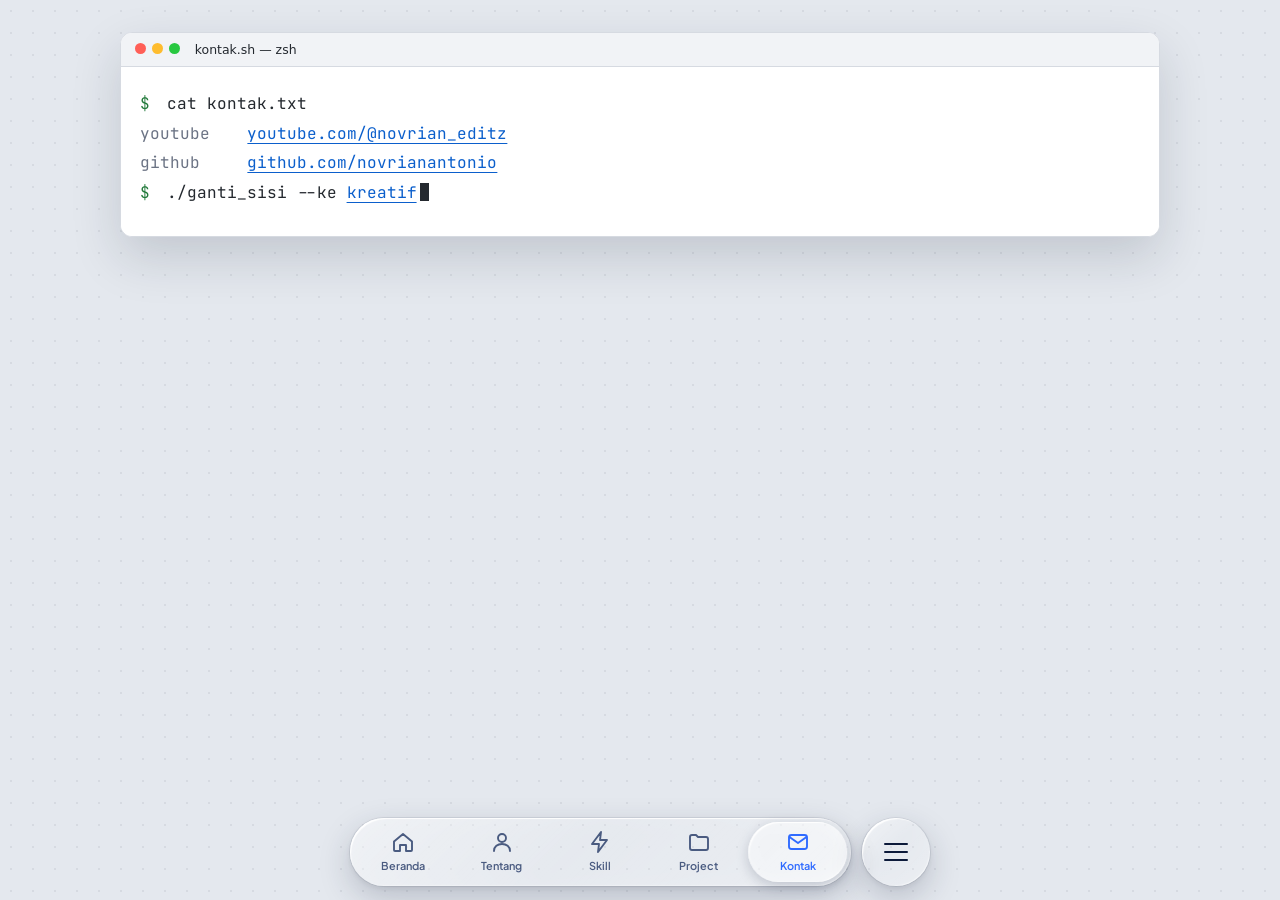
==== commit 2cb815f3: "update animasi dan tampilan" ====
--- a/kontak.html
+++ b/kontak.html
@@ -9,11 +9,11 @@
 <link rel="preconnect" href="https://fonts.googleapis.com">
 <link rel="preconnect" href="https://fonts.gstatic.com" crossorigin>
 <link href="https://fonts.googleapis.com/css2?family=Caveat:wght@500;700&family=Fredoka:wght@400;500;600&family=JetBrains+Mono:wght@400;500;700&family=Dancing+Script:wght@700&family=Plus+Jakarta+Sans:wght@400;500;600;700;800&display=swap" rel="stylesheet">
-<link rel="stylesheet" href="style.css?v=6">
+<link rel="stylesheet" href="style.css?v=7">
 </head>
 <body>
 <div id="boot"><div class="b-glow"></div><div class="b-hello"><span id="hw"></span></div><div class="b-logo"><div class="b-wrap"><div class="b-name"></div><div class="b-bar"><i></i></div><div class="b-sub">menyiapkan portofolio</div></div></div><button class="b-skip" type="button">Lewati</button></div>
-<div class="stage"><main class="page"><div class="skin" data-s="teknis"><div class="t-win"><div class="t-tb"><span class="t-dots"><i></i><i></i><i></i></span><span>kontak.sh — zsh</span></div><div class="t-term big"><div><span class="pr">$</span> cat kontak.txt</div><div class="row"><span class="mu">youtube</span><a href="https://www.youtube.com/@novrian_editz" target="_blank" rel="noopener">youtube.com/@novrian_editz</a></div><div class="row"><span class="mu">github</span><a href="https://github.com/novrianantonio" target="_blank" rel="noopener">github.com/novrianantonio</a></div><div><span class="pr">$</span> ./ganti_sisi --ke <a href="#" data-switch="kreatif">kreatif</a><span class="cur"></span></div></div></div></div><div class="skin" data-s="kreatif"><h1 class="k-h">Kontak</h1><div class="k-cs"><a class="k-cas" style="--c:var(--coral)" href="https://www.youtube.com/@novrian_editz" target="_blank" rel="noopener"><div class="k-lab"><b>YouTube</b><span>@novrian_editz</span></div><div class="k-reels"><i class="k-reel"></i><i class="k-reel"></i></div></a><a class="k-cas" style="--c:var(--sun)" href="https://github.com/novrianantonio" target="_blank" rel="noopener"><div class="k-lab"><b>GitHub</b><span>novrianantonio</span></div><div class="k-reels"><i class="k-reel"></i><i class="k-reel"></i></div></a></div><p class="k-hand big">kirim sinyal ya ~</p><a class="k-link" href="#" data-switch="teknis">atau lihat sisi teknisku →</a></div></main></div>
+<div class="stage"><main class="page"><div class="skin" data-s="teknis"><div class="t-win"><div class="t-tb"><span class="t-dots"><i></i><i></i><i></i></span><span>kontak.sh — zsh</span></div><div class="t-term big"><div><span class="pr">$</span> cat kontak.txt</div><div class="row"><span class="mu">youtube</span><a href="https://www.youtube.com/@novrian_editz" target="_blank" rel="noopener">youtube.com/@novrian_editz</a></div><div class="row"><span class="mu">github</span><a href="https://github.com/novrianantonio" target="_blank" rel="noopener">github.com/novrianantonio</a></div><div><span class="pr">$</span> ./ganti_sisi --ke <a href="#" data-switch="kreatif">kreatif</a><span class="cur"></span></div></div></div></div><div class="skin" data-s="kreatif"><div class="k-staff" aria-hidden="true"><span style="left:6%;top:-8px;--c:var(--coral)">♪</span><span style="left:30%;top:10px;--c:var(--teal);animation-delay:-1s">♫</span><span style="left:55%;top:-14px;--c:var(--plum);animation-delay:-2s">♩</span><span style="left:80%;top:16px;--c:var(--sun);animation-delay:-.5s">♬</span></div><div class="k-top"><h1 class="k-h">Kontak</h1><div class="k-vinyl" style="--d:84px"></div></div><div class="k-cs"><a class="k-cas" style="--c:var(--coral)" href="https://www.youtube.com/@novrian_editz" target="_blank" rel="noopener"><div class="k-lab"><b>YouTube</b><span>@novrian_editz</span></div><div class="k-reels"><i class="k-reel"></i><i class="k-reel"></i></div></a><a class="k-cas" style="--c:var(--sun)" href="https://github.com/novrianantonio" target="_blank" rel="noopener"><div class="k-lab"><b>GitHub</b><span>novrianantonio</span></div><div class="k-reels"><i class="k-reel"></i><i class="k-reel"></i></div></a></div><p class="k-hand big">kirim sinyal ya ~</p><a class="k-link" href="#" data-switch="teknis">atau lihat sisi teknisku →</a></div></main></div>
 <div class="dock">
 <nav class="bar glass" aria-label="Menu utama" data-i="4" style="--i:4"><span class="ind" aria-hidden="true"></span><a href="index.html"><svg viewBox="0 0 24 24" aria-hidden="true"><path d="M3 11.5 12 4l9 7.5V20a1 1 0 0 1-1 1h-5v-6H9v6H4a1 1 0 0 1-1-1z"/></svg><span>Beranda</span></a><a href="tentang.html"><svg viewBox="0 0 24 24" aria-hidden="true"><circle cx="12" cy="8" r="4"/><path d="M4 21c0-4.4 3.6-7 8-7s8 2.6 8 7"/></svg><span>Tentang</span></a><a href="skill.html"><svg viewBox="0 0 24 24" aria-hidden="true"><path d="M13 2 4 14h7l-1 8 9-12h-7z"/></svg><span>Skill</span></a><a href="project.html"><svg viewBox="0 0 24 24" aria-hidden="true"><path d="M3 7a2 2 0 0 1 2-2h4l2 2h8a2 2 0 0 1 2 2v9a2 2 0 0 1-2 2H5a2 2 0 0 1-2-2z"/></svg><span>Project</span></a><a href="kontak.html" class="on" aria-current="page"><svg viewBox="0 0 24 24" aria-hidden="true"><rect x="3" y="5" width="18" height="14" rx="2.5"/><path d="m3.5 7 8.5 6 8.5-6"/></svg><span>Kontak</span></a></nav>
 <button class="mode glass press" id="menubtn" type="button" aria-label="Buka menu" aria-expanded="false" aria-controls="menu"><span class="ham"><i></i><i></i><i></i></span></button>
@@ -25,6 +25,6 @@
 <p class="mnote">Mengubah tampilan seluruh web</p>
 </div></div>
 </div>
-<script src="app.js?v=6"></script>
+<script src="app.js?v=7"></script>
 </body>
 </html>
--- a/style.css
+++ b/style.css
@@ -57,7 +57,7 @@
 @keyframes in{from{opacity:0;transform:translateY(28px) scale(.985);filter:blur(8px)}}
 @keyframes fade-in{from{opacity:0}}
 @keyframes fade-out{to{opacity:0}}
-::view-transition-group(root){background:var(--bg)}
+::view-transition-group(root){background:var(--bgx,var(--bg))}
 ::view-transition-old(root),::view-transition-new(root){mix-blend-mode:normal}
 ::view-transition-old(root){animation:out .32s cubic-bezier(.4,0,.2,1) both}
 ::view-transition-new(root){animation:in .65s cubic-bezier(.22,1,.36,1) .06s both}
@@ -341,3 +341,48 @@
 .k-reel{height:72%;aspect-ratio:1;border-radius:50%;background:#fffaf0;border:2px solid #000;position:relative}
 .k-reel::after{content:"";position:absolute;inset:18%;border-radius:50%;border:3px dotted #2a2018;animation:spin 3s linear infinite;animation-play-state:paused}
 .k-cas:hover .k-reel::after{animation-play-state:running}
+
+/* ===== liquid glass ala iOS ===== */
+:root{--ga:.42;--gb:.08;--gc:.24;--gh:rgba(255,255,255,.95);--gl:rgba(255,255,255,.5);--gs:rgba(30,40,70,.22);--gr:rgba(20,30,60,.08)}
+:root[data-theme="dark"]{--ga:.18;--gb:.03;--gc:.1;--gh:rgba(255,255,255,.55);--gl:rgba(255,255,255,.22);--gs:rgba(0,0,0,.5);--gr:rgba(255,255,255,.1)}
+.glass{border:0;background:linear-gradient(135deg,rgba(255,255,255,var(--ga)),rgba(255,255,255,var(--gb)) 45%,rgba(255,255,255,var(--gc)));
+  -webkit-backdrop-filter:blur(8px) saturate(2) brightness(1.06);backdrop-filter:blur(8px) saturate(2) brightness(1.06);
+  box-shadow:inset 2px 2px 1px -1px var(--gh),inset -1.5px -1.5px 1px -1px var(--gl),inset 0 0 22px rgba(255,255,255,.1),0 0 0 1px var(--gr),0 12px 32px var(--gs),0 2px 6px rgba(0,0,0,.08)}
+.mode{border:0}
+.dock>.menu{--ga:.6;--gb:.34;--gc:.44;-webkit-backdrop-filter:blur(20px) saturate(2);backdrop-filter:blur(20px) saturate(2)}
+[data-theme="dark"] .dock>.menu{--ga:.22;--gb:.12;--gc:.16}
+.bar>.ind{background:rgba(255,255,255,.26);-webkit-backdrop-filter:blur(3px) saturate(2.2) brightness(1.18);backdrop-filter:blur(3px) saturate(2.2) brightness(1.18);
+  box-shadow:inset 2px 2px 1px -1px rgba(255,255,255,.95),inset -1.5px -1.5px 1px -1px rgba(255,255,255,.5),inset 0 0 14px rgba(255,255,255,.3),0 4px 14px rgba(20,30,60,.2);
+  transition:scale .4s cubic-bezier(.34,1.6,.5,1),background-color .3s}
+[data-theme="dark"] .bar>.ind{background:rgba(255,255,255,.15);box-shadow:inset 2px 2px 1px -1px rgba(255,255,255,.6),inset -1.5px -1.5px 1px -1px rgba(255,255,255,.25),inset 0 0 14px rgba(255,255,255,.14),0 4px 14px rgba(0,0,0,.4)}
+.bar>.ind.hold{scale:1.1 1.08;background:rgba(255,255,255,.4)}
+[data-theme="dark"] .bar>.ind.hold{background:rgba(255,255,255,.24)}
+html[data-sisi="teknis"] body{background-image:radial-gradient(var(--ln) 1px,transparent 1.2px);background-size:22px 22px}
+html[data-sisi="kreatif"] body{background-image:radial-gradient(var(--kl) 1.4px,transparent 1.6px);background-size:26px 26px}
+
+/* ===== morph antar halaman (seperti Morph di PowerPoint) ===== */
+html:not(.theming) .t-win{view-transition-name:win}
+html:not(.theming) .t-tb{view-transition-name:tbar}
+html:not(.theming) .t-tabs{view-transition-name:tabs}
+html:not(.theming) .t-sb,html:not(.theming) .x-tabs{view-transition-name:sbar}
+html:not(.theming) .cur{view-transition-name:cursor}
+html:not(.theming) .k-staff{view-transition-name:staff}
+html:not(.theming) .k-vinyl{view-transition-name:vinyl}
+html:not(.theming) .k-hero h1,html:not(.theming) .k-h{view-transition-name:ttl}
+html:not(.theming) .k-np{view-transition-name:np}
+html:not(.theming) .k-pol{view-transition-name:pol}
+::view-transition-group(*){animation-duration:.8s;animation-timing-function:cubic-bezier(.65,0,.2,1)}
+::view-transition-image-pair(win){overflow:hidden;border-radius:12px}
+::view-transition-old(ttl),::view-transition-new(ttl),::view-transition-old(np),::view-transition-new(np),::view-transition-old(pol),::view-transition-new(pol),
+::view-transition-old(vinyl),::view-transition-new(vinyl),::view-transition-old(cursor),::view-transition-new(cursor){height:100%;object-fit:contain;object-position:left center}
+@keyframes vt-out{to{opacity:0}}
+@keyframes vt-in{from{opacity:0;transform:translateY(14px)}}
+::view-transition-old(root){animation:vt-out .4s cubic-bezier(.4,0,.2,1) both}
+::view-transition-new(root){animation:vt-in .75s cubic-bezier(.22,1,.36,1) .1s both}
+.k-top{display:flex;align-items:center;justify-content:space-between;gap:1rem}
+.k-top .k-h{margin-bottom:1.2rem}
+.k-two{display:grid;grid-template-columns:1fr auto;gap:2rem;align-items:start}
+.k-pol.sm{width:170px;margin-top:1rem;padding:9px 9px 8px}
+.k-pol.sm figcaption{font-size:1.4rem}
+.k-pol.sm .k-ph{font-size:2.4rem}
+@media(max-width:760px){.k-two{grid-template-columns:1fr}.k-pol.sm{margin:1.2rem auto 0}}
